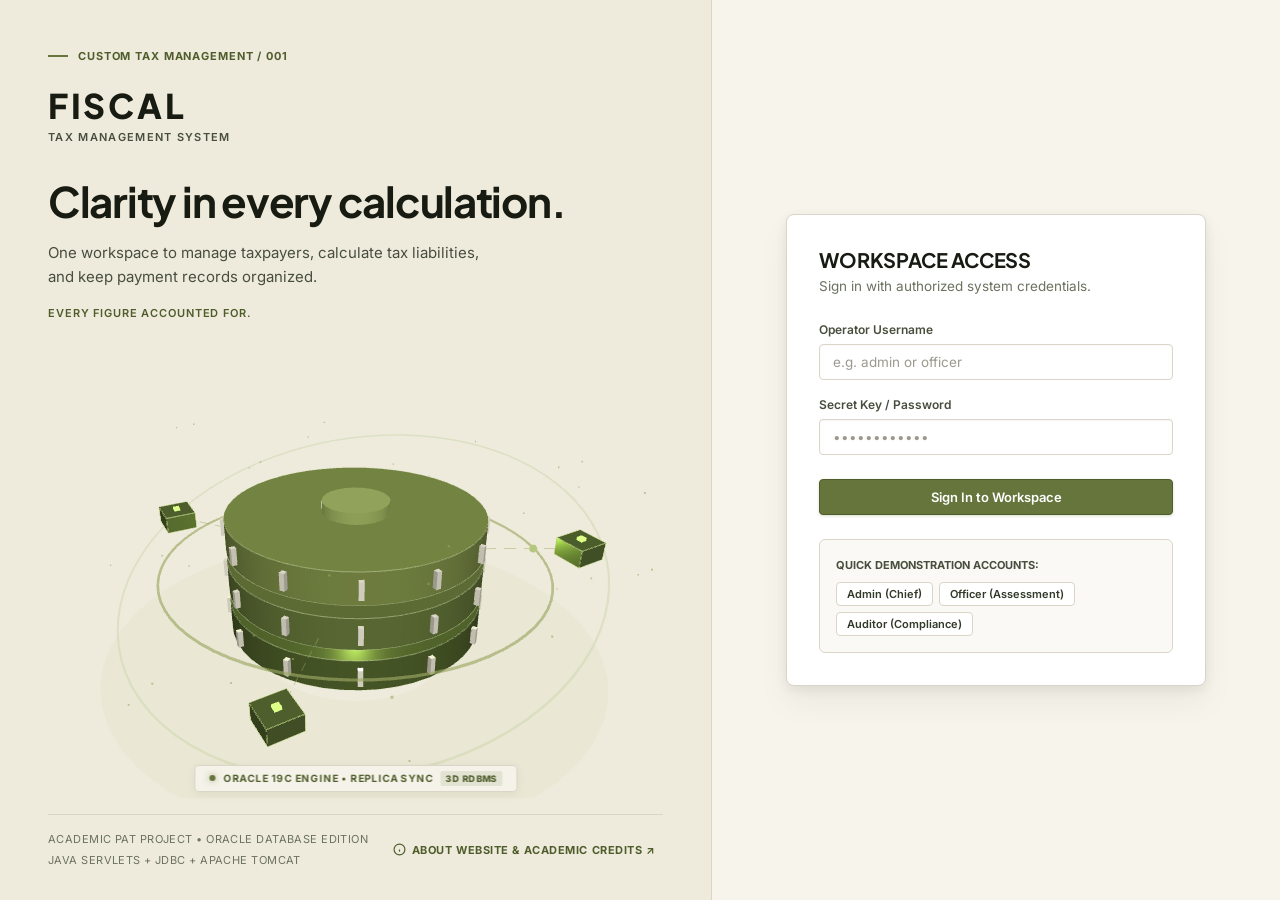
==== src/main/webapp/index.html @ 7a10ee49 "Initial commit: FISCAL tax management system" ====
<!DOCTYPE html>
<html lang="en">
<head>
  <meta charset="UTF-8">
  <meta name="viewport" content="width=device-width, initial-scale=1.0">
  <title>FISCAL — Custom Tax Management System | Clarity in every calculation.</title>
  <meta name="description" content="FISCAL is a custom tax management workspace that brings taxpayer information, tax categories, tax calculations, and payment records into one organized interface.">

  <!-- Modern Clean Typography -->
  <link rel="preconnect" href="https://fonts.googleapis.com">
  <link rel="preconnect" href="https://fonts.gstatic.com" crossorigin>
  <link href="https://fonts.googleapis.com/css2?family=Inter:wght@300;400;500;600;700&family=Plus+Jakarta+Sans:wght@500;600;700;800&family=JetBrains+Mono:wght@400;500;600&display=swap" rel="stylesheet">

  <!-- Design System CSS -->
  <link rel="stylesheet" href="assets/css/fiscal-tokens.css">
  <link rel="stylesheet" href="assets/css/fiscal-base.css">
  <link rel="stylesheet" href="assets/css/fiscal-layout.css">
  <link rel="stylesheet" href="assets/css/fiscal-views.css">
</head>
<body>

  <!-- ========================================================================
       1. EDITORIAL SPLIT-SCREEN AUTHENTICATION EXPERIENCE
       ======================================================================== -->
  <div id="login-container" class="login-page">
    <div class="login-split-container">
      
      <!-- Brand Editorial Canvas (Left) -->
      <div class="login-brand-panel">
        <div class="login-brand-top">
          <div class="login-spec-label">CUSTOM TAX MANAGEMENT / 001</div>
          <div class="login-brand-title">FISCAL</div>
          <div class="login-brand-descriptor">TAX MANAGEMENT SYSTEM</div>
          <h1 class="login-editorial-headline">Clarity in every calculation.</h1>
          <p class="login-editorial-copy">
            One workspace to manage taxpayers, calculate tax liabilities, and keep payment records organized.
          </p>
          <div class="login-editorial-secondary">Every figure accounted for.</div>
        </div>

        <!-- 3D Interactive DBMS Architecture Canvas -->
        <div id="dbms-3d-wrapper" class="dbms-3d-wrapper" title="Interactive 3D Oracle DBMS Architecture. Move mouse to tilt, click to trigger query pulse.">
          <canvas id="dbms-3d-canvas" class="dbms-3d-canvas"></canvas>
          <div class="dbms-hud-bar">
            <span class="dbms-hud-dot"></span>
            <span id="dbms-hud-text" class="dbms-hud-label">ORACLE 19c ENGINE • REPLICA SYNC</span>
            <span class="dbms-hud-chip">3D RDBMS</span>
          </div>
        </div>



        <div class="login-brand-footer">
          <div style="display:flex; flex-direction:column; gap:4px;">
            <span>ACADEMIC PAT PROJECT • ORACLE DATABASE EDITION</span>
            <span>JAVA SERVLETS + JDBC + APACHE TOMCAT</span>
          </div>
          <button type="button" class="btn-about-link" onclick="FiscalApp.openModal('modal-about-dialog')">
            <svg width="13" height="13" viewBox="0 0 24 24" fill="none" stroke="currentColor" stroke-width="2.2"><circle cx="12" cy="12" r="10"/><line x1="12" y1="16" x2="12" y2="12"/><line x1="12" y1="8" x2="12.01" y2="8"/></svg>
            About Website & Academic Credits ↗
          </button>
        </div>
      </div>

      <!-- Authentication Form Panel (Right) -->
      <div class="login-auth-panel">
        <div class="auth-card tactile-surface">
          <div class="auth-header">
            <h2 class="auth-title">WORKSPACE ACCESS</h2>
            <p class="auth-subtitle">Sign in with authorized system credentials.</p>
          </div>

          <div id="login-error-message" style="display:none; padding:10px 14px; background:var(--danger-soft); color:var(--danger); border-radius:var(--radius-small); font-size:13px; margin-bottom:16px;"></div>

          <form id="form-login">
            <div class="form-group">
              <label class="form-label" for="login-username">Operator Username</label>
              <input type="text" id="login-username" class="form-input" placeholder="e.g. admin or officer" required autocomplete="username">
            </div>

            <div class="form-group">
              <label class="form-label" for="login-password">Secret Key / Password</label>
              <input type="password" id="login-password" class="form-input" placeholder="••••••••••••" required autocomplete="current-password">
            </div>

            <button type="submit" id="btn-submit-login" class="btn btn-primary" style="width:100%; margin-top:8px;">
              Sign In to Workspace
            </button>
          </form>

          <!-- Quick Fill Demo Chips -->
          <div class="demo-credentials-box">
            <span style="font-size:11px; font-weight:700; color:var(--muted-strong); text-transform:uppercase;">Quick Demonstration Accounts:</span>
            <div class="demo-chips">
              <button type="button" class="demo-chip" data-user="admin" data-pass="Admin@123">Admin (Chief)</button>
              <button type="button" class="demo-chip" data-user="officer" data-pass="Officer@123">Officer (Assessment)</button>
              <button type="button" class="demo-chip" data-user="auditor" data-pass="Auditor@123">Auditor (Compliance)</button>
            </div>
          </div>
        </div>
      </div>

    </div>
  </div>

  <!-- ========================================================================
       2. AUTHENTICATED APPLICATION SHELL
       ======================================================================== -->
  <div id="app-container" class="app-wrapper" style="display:none;">

    <!-- Top Navigation Header -->
    <header class="fiscal-header">
      <div class="brand-container" onclick="FiscalApp.navigateTo('overview')">
        <div class="brand-logo-mark">
          <svg width="22" height="22" viewBox="0 0 24 24" fill="none" stroke="#FFFFFF" stroke-width="2.2" stroke-linecap="round" stroke-linejoin="round">
            <path d="M4 19.5v-15A2.5 2.5 0 0 1 6.5 2H20v20H6.5a2.5 2.5 0 0 1-2.5-2.5Z"/>
            <path d="M8 7h8"/>
            <path d="M8 11h6"/>
          </svg>
        </div>
        <div class="brand-text-group">
          <span class="brand-title">FISCAL</span>
          <span class="brand-descriptor">CUSTOM TAX MANAGEMENT</span>
        </div>
      </div>

      <!-- Segmented Navigation Bar -->
      <nav class="fiscal-nav">
        <a class="nav-item active" data-view="overview">
          <svg width="14" height="14" viewBox="0 0 24 24" fill="none" stroke="currentColor" stroke-width="2"><rect x="3" y="3" width="7" height="7"/><rect x="14" y="3" width="7" height="7"/><rect x="14" y="14" width="7" height="7"/><rect x="3" y="14" width="7" height="7"/></svg>
          Overview
        </a>
        <a class="nav-item" data-view="taxpayers">
          <svg width="14" height="14" viewBox="0 0 24 24" fill="none" stroke="currentColor" stroke-width="2"><path d="M16 21v-2a4 4 0 0 0-4-4H6a4 4 0 0 0-4 4v2"/><circle cx="9" cy="7" r="4"/><path d="M22 21v-2a4 4 0 0 0-3-3.87"/></svg>
          Taxpayers
        </a>
        <a class="nav-item" data-view="tax-types">
          <svg width="14" height="14" viewBox="0 0 24 24" fill="none" stroke="currentColor" stroke-width="2"><path d="M4 6h16M4 12h16M4 18h16"/></svg>
          Tax Types
        </a>
        <a class="nav-item" data-view="assessment">
          <svg width="14" height="14" viewBox="0 0 24 24" fill="none" stroke="currentColor" stroke-width="2"><rect x="4" y="2" width="16" height="20" rx="2"/><line x1="8" y1="6" x2="16" y2="6"/><line x1="16" y1="14" x2="16" y2="18"/><path d="M8 10h.01M12 10h.01M16 10h.01M8 14h.01M12 14h.01M8 18h.01M12 18h.01"/></svg>
          Assessment
        </a>
        <a class="nav-item" data-view="payments">
          <svg width="14" height="14" viewBox="0 0 24 24" fill="none" stroke="currentColor" stroke-width="2"><line x1="12" y1="1" x2="12" y2="23"/><path d="M17 5H9.5a3.5 3.5 0 0 0 0 7h5a3.5 3.5 0 0 1 0 7H6"/></svg>
          Payments
        </a>
        <a id="nav-item-users" class="nav-item" data-view="users" style="display:none;">
          <svg width="14" height="14" viewBox="0 0 24 24" fill="none" stroke="currentColor" stroke-width="2"><path d="M12 22s8-4 8-10V5l-8-3-8 3v7c0 6 8 10 8 10z"/></svg>
          Operators
        </a>
        <a class="nav-item" data-view="about">
          <svg width="14" height="14" viewBox="0 0 24 24" fill="none" stroke="currentColor" stroke-width="2"><circle cx="12" cy="12" r="10"/><line x1="12" y1="16" x2="12" y2="12"/><line x1="12" y1="8" x2="12.01" y2="8"/></svg>
          About Us
        </a>
      </nav>

      <!-- User Profile & Sign Out -->
      <div class="header-actions">
        <div class="user-profile-badge">
          <div id="header-user-avatar" class="user-avatar">AD</div>
          <div class="user-meta">
            <span id="header-user-name" class="user-name">Administrator</span>
            <span id="header-user-role" class="user-role">ADMIN</span>
          </div>
        </div>
        <button id="btn-logout" class="btn btn-secondary btn-sm" title="Log Out">
          Sign Out
        </button>
      </div>
    </header>

    <!-- Sub-Header Technical Banner -->
    <div class="system-status-banner">
      <div class="status-indicator">
        <span class="status-dot"></span>
        <span>ORACLE JDBC ACTIVE • REPOSITORY PERSISTENCE VERIFIED</span>
      </div>
      <div style="font-family:var(--font-technical); color:var(--muted); font-size:10px;">
        TRANSACTION ISOLATION: READ COMMITTED • COMMIT/ROLLBACK ENABLED
      </div>
    </div>

    <!-- Main Dynamic Content Workspace -->
    <main class="main-content">

      <!-- ====================================================================
           VIEW: OVERVIEW (DASHBOARD)
           ==================================================================== -->
      <section id="view-overview" class="view-section">
        <div class="view-header">
          <div class="view-preheader">FINANCIAL OVERVIEW / 01</div>
          <div class="view-title-row">
            <div>
              <h2 class="view-title">Your finances, in focus.</h2>
              <p class="view-subtitle">Tax records, payment activity, and outstanding obligations in one clear view.</p>
            </div>
            <div class="view-actions">
              <button class="btn btn-primary" onclick="FiscalApp.navigateTo('assessment')">
                Run Tax Assessment
              </button>
            </div>
          </div>
        </div>

        <!-- Live Database Metrics Grid -->
        <div class="metrics-grid">
          <div class="metric-card tactile-surface">
            <div class="metric-header">
              <span class="metric-label">Total Taxpayers</span>
              <div class="metric-icon-badge">
                <svg width="13" height="13" viewBox="0 0 24 24" fill="none" stroke="currentColor" stroke-width="2.2"><path d="M16 21v-2a4 4 0 0 0-4-4H6a4 4 0 0 0-4 4v2"/><circle cx="9" cy="7" r="4"/><path d="M22 21v-2a4 4 0 0 0-3-3.87"/></svg>
              </div>
            </div>
            <div class="metric-value-row">
              <span id="metric-total-taxpayers" class="metric-value">0</span>
              <span class="metric-unit">registered</span>
            </div>
            <div class="metric-footnote">Oracle TAXPAYER master table</div>
          </div>

          <div class="metric-card tactile-surface accent-info">
            <div class="metric-header">
              <span class="metric-label">Total Payments</span>
              <div class="metric-icon-badge">
                <svg width="13" height="13" viewBox="0 0 24 24" fill="none" stroke="currentColor" stroke-width="2.2"><rect x="2" y="5" width="20" height="14" rx="2"/><line x1="2" y1="10" x2="22" y2="10"/></svg>
              </div>
            </div>
            <div class="metric-value-row">
              <span id="metric-total-payments" class="metric-value">0</span>
              <span class="metric-unit">transactions</span>
            </div>
            <div class="metric-footnote">Oracle TAX_PAYMENT ledger</div>
          </div>

          <div class="metric-card tactile-surface">
            <div class="metric-header">
              <span class="metric-label">Total Revenue Paid</span>
              <div class="metric-icon-badge">
                <svg width="13" height="13" viewBox="0 0 24 24" fill="none" stroke="currentColor" stroke-width="2.2"><path d="M12 2v20M17 5H9.5a3.5 3.5 0 0 0 0 7h5a3.5 3.5 0 0 1 0 7H6"/></svg>
              </div>
            </div>
            <div class="metric-value-row">
              <span id="metric-total-paid" class="metric-value">₹0.00</span>
            </div>
            <div class="metric-footnote">Status: Verified 'PAID' remittances</div>
          </div>

          <div class="metric-card tactile-surface accent-warning">
            <div class="metric-header">
              <span class="metric-label">Pending Collection</span>
              <div class="metric-icon-badge">
                <svg width="13" height="13" viewBox="0 0 24 24" fill="none" stroke="currentColor" stroke-width="2.2"><circle cx="12" cy="12" r="10"/><polyline points="12 6 12 12 16 14"/></svg>
              </div>
            </div>
            <div class="metric-value-row">
              <span id="metric-total-pending" class="metric-value">₹0.00</span>
            </div>
            <div class="metric-footnote">Awaiting bank verification</div>
          </div>
        </div>

        <!-- Featured Split Grid -->
        <div class="dashboard-split-grid">
          
          <!-- Recent Payments Ledger Table -->
          <div class="section-box tactile-surface">
            <div class="section-header-row">
              <span class="section-title">Recent Tax Payments Ledger</span>
              <button class="btn btn-secondary btn-sm" onclick="FiscalApp.navigateTo('payments')">View All Ledger</button>
            </div>
            <div class="table-container">
              <table class="fiscal-table">
                <thead>
                  <tr>
                    <th>Ref ID</th>
                    <th>Taxpayer</th>
                    <th>Category</th>
                    <th>Amount</th>
                    <th>Date</th>
                    <th>Status</th>
                  </tr>
                </thead>
                <tbody id="dashboard-recent-payments-tbody">
                  <!-- Injected via JavaScript -->
                </tbody>
              </table>
            </div>
          </div>

          <!-- Category Breakdown & Status Distribution -->
          <div style="display:flex; flex-direction:column; gap:var(--space-6);">
            
            <div class="section-box tactile-surface">
              <div class="section-header-row">
                <span class="section-title">Revenue by Tax Category</span>
              </div>
              <div id="dashboard-category-bars" class="category-bar-list">
                <!-- Injected via JS -->
              </div>
            </div>

            <div class="section-box tactile-surface">
              <div class="section-header-row">
                <span class="section-title">Payment Status Distribution</span>
              </div>
              <div style="display:flex; gap:12px; flex-wrap:wrap;">
                <div style="flex:1; padding:12px; background:var(--surface); border-radius:var(--radius-small); text-align:center;">
                  <span class="badge badge-paid">PAID</span>
                  <div id="dist-paid-count" class="mono font-technical" style="font-size:22px; font-weight:800; margin-top:6px;">0</div>
                </div>
                <div style="flex:1; padding:12px; background:var(--surface); border-radius:var(--radius-small); text-align:center;">
                  <span class="badge badge-pending">PENDING</span>
                  <div id="dist-pending-count" class="mono font-technical" style="font-size:22px; font-weight:800; margin-top:6px;">0</div>
                </div>
                <div style="flex:1; padding:12px; background:var(--surface); border-radius:var(--radius-small); text-align:center;">
                  <span class="badge badge-reversed">REVERSED</span>
                  <div id="dist-reversed-count" class="mono font-technical" style="font-size:22px; font-weight:800; margin-top:6px;">0</div>
                </div>
              </div>
              <div style="margin-top:16px; border-top:1px solid var(--border); padding-top:12px;">
                <div style="font-size:11px; font-family:var(--font-technical); color:var(--muted);">ANNUAL MONITORED GROSS INCOME</div>
                <div id="metric-gross-income" class="mono" style="font-size:18px; font-weight:700;">₹0.00</div>
              </div>
            </div>

          </div>

        </div>
      </section>

      <!-- ====================================================================
           VIEW: TAXPAYERS
           ==================================================================== -->
      <section id="view-taxpayers" class="view-section" style="display:none;">
        <div class="view-header">
          <div class="view-preheader">TAXPAYER REGISTRY / 02</div>
          <div class="view-title-row">
            <div>
              <h2 class="view-title">Know every taxpayer.</h2>
              <p class="view-subtitle">Keep taxpayer information organized, accessible, and accurate.</p>
            </div>
            <div class="view-actions">
              <button class="btn btn-primary" onclick="FiscalApp.openModal('modal-add-taxpayer')">
                + Register Taxpayer
              </button>
            </div>
          </div>
        </div>

        <!-- Filter Toolbar -->
        <div class="filter-toolbar">
          <div class="filter-group-left">
            <div class="input-with-icon search-input-field">
              <svg width="16" height="16" viewBox="0 0 24 24" fill="none" stroke="currentColor" stroke-width="2"><circle cx="11" cy="11" r="8"/><line x1="21" y1="21" x2="16.65" y2="16.65"/></svg>
              <input type="text" id="filter-taxpayer-search" class="form-input" placeholder="Search by name or PAN...">
            </div>
            <select id="filter-taxpayer-city" class="form-select" style="max-width:180px;">
              <option value="ALL">All Cities</option>
            </select>
          </div>
          <div>
            <select id="filter-taxpayer-sort" class="form-select" style="max-width:200px;">
              <option value="id_asc">Sort by ID (Asc)</option>
              <option value="name_asc">Sort by Name (A-Z)</option>
              <option value="income_desc">Income (Highest first)</option>
              <option value="income_asc">Income (Lowest first)</option>
            </select>
          </div>
        </div>

        <!-- Taxpayer Table -->
        <div class="table-container">
          <table class="fiscal-table">
            <thead>
              <tr>
                <th>ID</th>
                <th>Taxpayer Demographic</th>
                <th>PAN Number</th>
                <th>City</th>
                <th>Declared Income</th>
                <th>Tax Paid (Ledger)</th>
                <th style="text-align:center;">Payments</th>
                <th style="text-align:right;">Actions</th>
              </tr>
            </thead>
            <tbody id="taxpayers-tbody">
              <!-- Injected via JavaScript -->
            </tbody>
          </table>
        </div>
      </section>

      <!-- ====================================================================
           VIEW: TAX TYPES & RATES
           ==================================================================== -->
      <section id="view-tax-types" class="view-section" style="display:none;">
        <div class="view-header">
          <div class="view-preheader">CONFIGURED TAX RULES / 03</div>
          <div class="view-title-row">
            <div>
              <h2 class="view-title">Define the tax.</h2>
              <p class="view-subtitle">Keep tax categories and configured rates consistent across your records.</p>
            </div>
            <div class="view-actions">
              <button class="btn btn-primary" onclick="FiscalApp.openModal('modal-add-taxtype')">
                + New Tax Category
              </button>
            </div>
          </div>
        </div>

        <div id="taxtypes-grid" style="display:grid; grid-template-columns:repeat(auto-fit, minmax(320px, 1fr)); gap:var(--space-6);">
          <!-- Injected via JavaScript -->
        </div>
      </section>

      <!-- ====================================================================
           VIEW: ASSESSMENT CALCULATOR WORKBENCH
           ==================================================================== -->
      <section id="view-assessment" class="view-section" style="display:none;">
        <div class="view-header">
          <div class="view-preheader">STATUTORY ASSESSMENT / 04</div>
          <div class="view-title-row">
            <div>
              <h2 class="view-title">Calculate with clarity.</h2>
              <p class="view-subtitle">Use the configured tax rules to calculate an amount and keep the result traceable.</p>
            </div>
          </div>
        </div>

        <div class="calculator-grid">
          
          <!-- Assessment Input Card -->
          <div class="calc-form-card tactile-surface">
            <h3 style="font-size:18px; margin-bottom:16px;">Tax Liability Assessment Parameter</h3>
            <form id="form-calculate-tax">
              <div class="form-group">
                <label class="form-label" for="calc-taxpayer-select">Select Registered Taxpayer</label>
                <select id="calc-taxpayer-select" class="form-select" required>
                  <option value="">Loading taxpayers from database...</option>
                </select>
              </div>

              <div class="form-group">
                <label class="form-label" for="calc-taxtype-select">Select Statutory Tax Category</label>
                <select id="calc-taxtype-select" class="form-select" required>
                  <option value="">Loading tax rules...</option>
                </select>
              </div>

              <div class="form-group">
                <label class="form-label" for="calc-taxable-amount">Applicable Taxable Amount (₹)</label>
                <input type="number" step="0.01" min="0" id="calc-taxable-amount" class="form-input" placeholder="e.g. 1850000.00" required>
                <span style="font-size:11px; color:var(--muted);">Defaults to taxpayer's declared annual income. You may adjust for specific quarterly assessments.</span>
              </div>

              <button type="submit" class="btn btn-primary" style="width:100%; margin-top:12px;">
                Execute Statutory Calculation
              </button>
            </form>
          </div>

          <!-- Authoritative Calculation Result Card -->
          <div id="calc-result-panel" class="calc-result-card" style="display:none;">
            <div class="calc-result-badge">OFFICIAL CALCULATION ESTIMATE</div>
            <div style="font-size:11px; font-family:var(--font-technical); color:var(--muted-strong); margin-bottom:4px;">CALCULATED TAX LIABILITY</div>
            <div id="calc-res-amount" class="calc-amount-display">₹0.00</div>
            
            <div id="calc-res-formula" class="calc-formula-display">
              Formula: Amount × Rate% ÷ 100
            </div>

            <div class="calc-breakdown-table">
              <div class="calc-breakdown-row">
                <span class="calc-breakdown-label">Taxpayer Name</span>
                <span id="calc-res-tp-name" class="calc-breakdown-val">—</span>
              </div>
              <div class="calc-breakdown-row">
                <span class="calc-breakdown-label">Permanent Account Number (PAN)</span>
                <span id="calc-res-tp-pan" class="calc-breakdown-val mono">—</span>
              </div>
              <div class="calc-breakdown-row">
                <span class="calc-breakdown-label">Tax Category</span>
                <span id="calc-res-tt-name" class="calc-breakdown-val">—</span>
              </div>
              <div class="calc-breakdown-row">
                <span class="calc-breakdown-label">Configured Percentage Rate</span>
                <span id="calc-res-rate" class="calc-breakdown-val mono">—</span>
              </div>
              <div class="calc-breakdown-row">
                <span class="calc-breakdown-label">Applicable Taxable Base</span>
                <span id="calc-res-applicable" class="calc-breakdown-val mono">—</span>
              </div>
              <div class="calc-breakdown-row">
                <span class="calc-breakdown-label">Calculation Timestamp</span>
                <span id="calc-res-timestamp" class="calc-breakdown-val mono">—</span>
              </div>
            </div>

            <div style="background:var(--surface-raised); border-radius:var(--radius-small); padding:12px; margin-bottom:16px; border:1px solid var(--border); font-size:12px; color:var(--muted-strong);">
              <strong>Regulatory Notice:</strong> A calculated estimate is an assessment record and does not automatically constitute a completed payment until formally committed to the ledger.
            </div>

            <button type="button" class="btn btn-primary" onclick="FiscalApp.convertCalcToPayment()" style="width:100%;">
              Commit Assessment to Payment Ledger
            </button>
          </div>

        </div>
      </section>

      <!-- ====================================================================
           VIEW: PAYMENTS LEDGER
           ==================================================================== -->
      <section id="view-payments" class="view-section" style="display:none;">
        <div class="view-header">
          <div class="view-preheader">PAYMENT LEDGER / 05</div>
          <div class="view-title-row">
            <div>
              <h2 class="view-title">Every payment, accounted for.</h2>
              <p class="view-subtitle">Track payment records with clear amounts, dates, and statuses.</p>
            </div>
            <div class="view-actions">
              <button class="btn btn-primary" onclick="FiscalApp.openRecordPaymentModalWithPreFill()">
                + Record Tax Payment
              </button>
            </div>
          </div>
        </div>

        <!-- Filter Toolbar -->
        <div class="filter-toolbar">
          <div class="filter-group-left">
            <div class="input-with-icon search-input-field">
              <svg width="16" height="16" viewBox="0 0 24 24" fill="none" stroke="currentColor" stroke-width="2"><circle cx="11" cy="11" r="8"/><line x1="21" y1="21" x2="16.65" y2="16.65"/></svg>
              <input type="text" id="filter-payment-search" class="form-input" placeholder="Search reference, taxpayer, or PAN...">
            </div>
            <select id="filter-payment-status" class="form-select" style="max-width:160px;">
              <option value="ALL">All Statuses</option>
              <option value="PAID">Paid Only</option>
              <option value="PENDING">Pending Only</option>
              <option value="REVERSED">Reversed</option>
            </select>
            <select id="filter-payment-taxtype" class="form-select" style="max-width:180px;">
              <option value="ALL">All Categories</option>
            </select>
          </div>
          <div>
            <select id="filter-payment-sort" class="form-select" style="max-width:180px;">
              <option value="date_desc">Latest Date First</option>
              <option value="date_asc">Oldest Date First</option>
              <option value="amount_desc">Amount (Highest)</option>
              <option value="amount_asc">Amount (Lowest)</option>
            </select>
          </div>
        </div>

        <!-- Payments Table -->
        <div class="table-container">
          <table class="fiscal-table">
            <thead>
              <tr>
                <th>Payment Ref</th>
                <th>Taxpayer Name & PAN</th>
                <th>Category</th>
                <th>Amount (₹)</th>
                <th>Date</th>
                <th>Status</th>
                <th style="text-align:right;">Actions</th>
              </tr>
            </thead>
            <tbody id="payments-tbody">
              <!-- Injected via JavaScript -->
            </tbody>
          </table>
        </div>
      </section>

      <!-- ====================================================================
           VIEW: OPERATORS / SYSTEM ADMIN (Role Gated)
           ==================================================================== -->
      <section id="view-users" class="view-section" style="display:none;">
        <div class="view-header">
          <div class="view-preheader">SYSTEM ADMINISTRATION / 06</div>
          <div class="view-title-row">
            <div>
              <h2 class="view-title">System Operators</h2>
              <p class="view-subtitle">Manage operator accounts, access roles, and cryptographic credentials.</p>
            </div>
            <div class="view-actions">
              <button class="btn btn-primary" onclick="FiscalApp.openModal('modal-add-user')">
                + Create Operator Account
              </button>
            </div>
          </div>
        </div>

        <div class="table-container">
          <table class="fiscal-table">
            <thead>
              <tr>
                <th>User ID</th>
                <th>Full Name</th>
                <th>Username</th>
                <th>Email</th>
                <th>Role</th>
                <th>Account Status</th>
                <th>Created Date</th>
              </tr>
            </thead>
            <tbody id="users-tbody">
              <!-- Injected via JS -->
            </tbody>
          </table>
        </div>
      </section>

      <!-- ====================================================================
           VIEW: ABOUT US (PROJECT SPECIFICATION & ACADEMIC PROVENANCE)
           ==================================================================== -->
      <section id="view-about" class="view-section" style="display:none;">
        <div class="view-header">
          <div class="view-preheader">PROJECT SPECIFICATION & ACADEMIC CREDITS / 07</div>
          <div class="view-title-row">
            <div>
              <h2 class="view-title">About FISCAL & Academic Provenance</h2>
              <p class="view-subtitle">An authoritative custom tax management system engineered for clarity, mathematical rigor, and institutional compliance.</p>
            </div>
            <div class="view-actions">
              <span class="about-pill institution">VIT CHENNAI • DBMS PAT PROJECT</span>
            </div>
          </div>
        </div>

        <!-- 1. ALL ABOUT THE WEBSITE & SYSTEM -->
        <div class="about-hero-card">
          <div class="about-badge-row">
            <span class="about-pill">ORACLE 23ai / 19c ENTERPRISE</span>
            <span class="about-pill">JAVA 17 SERVLETS + JDBC</span>
            <span class="about-pill">MATCHA & MILK HONEY DESIGN SYSTEM</span>
            <span class="about-pill">FIPS-COMPLIANT PBKDF2</span>
          </div>

          <h3 style="font-family:var(--font-display); font-size:24px; font-weight:800; color:var(--ink); margin-bottom:12px; letter-spacing:-0.02em;">
            Clarity in every calculation.
          </h3>
          <p style="font-size:14.5px; color:var(--ink-secondary); line-height:1.65; max-width:880px; margin-bottom:24px;">
            <strong>FISCAL</strong> is a specialized enterprise tax management workspace engineered to bring order, transparency, and computational integrity to corporate and personal tax operations. In conventional administrative environments, tax records often suffer from fragmented spreadsheets, opaque calculation rules, unvalidated inputs, and sterile accounting software. FISCAL eliminates these pain points by uniting an authoritative Oracle Database relational ledger with server-side statutory calculation engines, atomic transactions, and a bespoke tactile user interface.
          </p>

          <!-- Core System Pillars Grid -->
          <div class="about-features-grid">
            <div class="about-feature-box">
              <div class="about-feature-icon">
                <svg width="20" height="20" viewBox="0 0 24 24" fill="none" stroke="currentColor" stroke-width="2"><path d="M16 21v-2a4 4 0 0 0-4-4H6a4 4 0 0 0-4 4v2"/><circle cx="9" cy="7" r="4"/><path d="M22 21v-2a4 4 0 0 0-3-3.87"/></svg>
              </div>
              <h4 class="about-feature-title">Authoritative Taxpayer Registry</h4>
              <p class="about-feature-desc">
                Centralized demographics and income profiling with regex validation on statutory Permanent Account Numbers (PAN), age boundary enforcement (18–120), and privacy-first PAN masking in public displays.
              </p>
            </div>

            <div class="about-feature-box">
              <div class="about-feature-icon">
                <svg width="20" height="20" viewBox="0 0 24 24" fill="none" stroke="currentColor" stroke-width="2"><path d="M4 6h16M4 12h16M4 18h16"/></svg>
              </div>
              <h4 class="about-feature-title">Statutory Tax Category Engine</h4>
              <p class="about-feature-desc">
                Configurable governance of statutory assessment categories (Income Tax, GST, Capital Gains, Corporate Tax, Professional Tax, Luxury Surcharges) with percentage rate bounds and referential integrity protection against accidental deletion.
              </p>
            </div>

            <div class="about-feature-box">
              <div class="about-feature-icon">
                <svg width="20" height="20" viewBox="0 0 24 24" fill="none" stroke="currentColor" stroke-width="2"><rect x="4" y="2" width="16" height="20" rx="2"/><line x1="8" y1="6" x2="16" y2="6"/><line x1="16" y1="14" x2="16" y2="18"/></svg>
              </div>
              <h4 class="about-feature-title">Mathematical Calculation Workbench</h4>
              <p class="about-feature-desc">
                Server-side statutory computation executing the authoritative formula: <code>Tax Amount = Applicable Amount × Tax Rate / 100</code> with strict <code>RoundingMode.HALF_UP</code> precision, converted into formal ledger entries with one click.
              </p>
            </div>

            <div class="about-feature-box">
              <div class="about-feature-icon">
                <svg width="20" height="20" viewBox="0 0 24 24" fill="none" stroke="currentColor" stroke-width="2"><line x1="12" y1="1" x2="12" y2="23"/><path d="M17 5H9.5a3.5 3.5 0 0 0 0 7h5a3.5 3.5 0 0 1 0 7H6"/></svg>
              </div>
              <h4 class="about-feature-title">Multi-State Ledger & Audit Trails</h4>
              <p class="about-feature-desc">
                State machine tracking transitions across <code>PAID</code>, <code>PENDING</code>, and <code>REVERSED</code> ledger statuses, paired with unique transaction reference identifiers (<code>FSC-2026-XXXX</code>) and atomic database commits.
              </p>
            </div>

            <div class="about-feature-box">
              <div class="about-feature-icon">
                <svg width="20" height="20" viewBox="0 0 24 24" fill="none" stroke="currentColor" stroke-width="2"><path d="M12 22s8-4 8-10V5l-8-3-8 3v7c0 6 8 10 8 10z"/></svg>
              </div>
              <h4 class="about-feature-title">Cryptographic Session Security</h4>
              <p class="about-feature-desc">
                FIPS-grade password security using PBKDF2WithHmacSHA256 (10,000 iterations, 32-byte hashes, 16-byte random salts), session fixation rotation, HttpOnly cookie flags, and role-based access control (Admin, Officer, Auditor).
              </p>
            </div>

            <div class="about-feature-box">
              <div class="about-feature-icon">
                <svg width="20" height="20" viewBox="0 0 24 24" fill="none" stroke="currentColor" stroke-width="2"><circle cx="12" cy="12" r="10"/><path d="M12 6v6l4 2"/></svg>
              </div>
              <h4 class="about-feature-title">Dual-Mode Persistence Architecture</h4>
              <p class="about-feature-desc">
                Seamless operation with live Oracle 19c/23ai instances via thin JDBC connection pools, backed by an autonomous offline resilient repository with 100% feature and seed-data parity when standalone.
              </p>
            </div>
          </div>
        </div>

        <!-- 2. ACADEMIC CREDITS & DEVELOPER SPOTLIGHT (BELOW WEBSITE INFO) -->
        <div class="about-credits-section">
          <div class="about-credits-header">
            <div>
              <div class="view-preheader">ACADEMIC PROVENANCE & INSTITUTION</div>
              <h3 style="font-family:var(--font-display); font-size:22px; font-weight:800; color:var(--ink); margin-top:2px;">
                Vellore Institute of Technology (VIT), Chennai
              </h3>
              <p style="font-size:13px; color:var(--muted-strong); margin-top:2px;">
                Department of Computer Science & Engineering • School of Computer Science & Engineering (SCOPE)
              </p>
            </div>
            <div style="display:flex; gap:8px; align-items:center; flex-wrap:wrap;">
              <span class="about-pill institution">BACSE202 — Database Systems</span>
              <span class="about-pill faculty">PAT Course Project</span>
            </div>
          </div>

          <!-- Profiles Grid: Faculty Guide & Student Developer -->
          <div class="about-profiles-grid">
            
            <!-- Faculty Guide Profile Card -->
            <div class="profile-card">
              <div class="profile-avatar faculty">AS</div>
              <div class="profile-info">
                <span class="profile-role-badge">Faculty Guide & Project Mentor</span>
                <h4 class="profile-name">Prof. A SWAMINATHAN</h4>
                <div class="profile-designation">Assistant Professor Senior Grade 2</div>
                <div class="profile-department">
                  School of Computer Science & Engineering (SCOPE)<br>
                  Vellore Institute of Technology (VIT), Chennai Campus
                </div>
                <div class="profile-meta-list">
                  <div class="profile-meta-item">
                    <strong>Course:</strong> <span>BACSE202 — Database Systems (DBMS)</span>
                  </div>
                  <div class="profile-meta-item">
                    <strong>Campus Office:</strong> <span>DELTA--3F (Delta Block, 3rd Floor), VIT Chennai</span>
                  </div>
                  <div class="profile-meta-item">
                    <strong>Mentorship:</strong> <span>Guided relational schema normalization, constraint hierarchies, trigger design, Oracle sequences, and transaction isolation integrity.</span>
                  </div>
                </div>
              </div>
            </div>

            <!-- Student Developer Profile Card -->
            <div class="profile-card">
              <div class="profile-avatar">AR</div>
              <div class="profile-info">
                <span class="profile-role-badge">Lead Developer & System Architect</span>
                <h4 class="profile-name">Arpit Raj</h4>
                <div class="profile-designation">Student, Computer Science & Engineering</div>
                <div class="profile-department">
                  School of Computer Science & Engineering (SCOPE)<br>
                  Vellore Institute of Technology (VIT), Chennai Campus
                </div>
                <div class="profile-meta-list">
                  <div class="profile-meta-item">
                    <strong>Institution:</strong> <span>VIT Chennai, Tamil Nadu, India</span>
                  </div>
                  <div class="profile-meta-item">
                    <strong>Academic Course:</strong> <span>Database Systems (BACSE202)</span>
                  </div>
                  <div class="profile-meta-item">
                    <strong>Contributions:</strong> <span>Full-stack architecture, Oracle DDL/DML, Java Servlets & JDBC layer, mathematical tax engine, and bespoke editorial Matcha design system.</span>
                  </div>
                </div>
              </div>
            </div>

          </div>

          <!-- Project Academic Metadata Table -->
          <div style="margin-top:var(--space-6);">
            <h4 style="font-family:var(--font-technical); font-size:12px; font-weight:700; color:var(--muted-strong); margin-bottom:8px; text-transform:uppercase; letter-spacing:0.05em;">
              Academic Project Specifications
            </h4>
            <table class="academic-specs-table">
              <tbody>
                <tr>
                  <td class="spec-key">Project Title</td>
                  <td class="spec-val"><strong>FISCAL — Custom Tax Management System</strong> (PAT Academic Project)</td>
                </tr>
                <tr>
                  <td class="spec-key">Institution</td>
                  <td class="spec-val"><strong>Vellore Institute of Technology (VIT), Chennai</strong> (Vandalur-Kelambakkam Road, Chennai 600127)</td>
                </tr>
                <tr>
                  <td class="spec-key">Course Code & Name</td>
                  <td class="spec-val"><strong>BACSE202 — Database Systems</strong> (DBMS)</td>
                </tr>
                <tr>
                  <td class="spec-key">Faculty In-Charge / Guide</td>
                  <td class="spec-val"><strong>Prof. A SWAMINATHAN</strong> (Assistant Professor Senior Grade 2, VIT Chennai)</td>
                </tr>
                <tr>
                  <td class="spec-key">Project Author & Developer</td>
                  <td class="spec-val"><strong>Arpit Raj</strong> (School of Computer Science & Engineering, VIT Chennai)</td>
                </tr>
                <tr>
                  <td class="spec-key">Technology Stack</td>
                  <td class="spec-val">Oracle AI Database 23ai / 19c, Java 17, Jakarta Servlets, JDBC PreparedStatement, Apache Tomcat 10+, HTML5, Vanilla CSS3 Tokens, Vanilla JavaScript ES6+, Three.js 3D Visualizer</td>
                </tr>
                <tr>
                  <td class="spec-key">Database Schema Elements</td>
                  <td class="spec-val">Tables (<code>TAXPAYER</code>, <code>TAX_TYPE</code>, <code>TAX_PAYMENT</code>, <code>APP_USER</code>), Sequences, Auto-increment Triggers, Check Constraints, Foreign Keys with Cascade, Unique Constraints (PAN)</td>
                </tr>
              </tbody>
            </table>
          </div>

        </div>
      </section>

    </main>

  </div>

  <!-- ========================================================================
       MODALS
       ======================================================================== -->

  <!-- Modal: Add Taxpayer -->
  <div id="modal-add-taxpayer" class="modal-overlay">
    <div class="modal-card">
      <div class="modal-header">
        <h3 class="modal-title">Register New Taxpayer</h3>
        <button class="modal-close-btn" onclick="FiscalApp.closeModal('modal-add-taxpayer')">✕</button>
      </div>
      <form id="form-add-taxpayer">
        <div class="form-group">
          <label class="form-label" for="form-new-taxpayer-name">Full Name</label>
          <input type="text" id="form-new-taxpayer-name" class="form-input" placeholder="e.g. Rajesh Kumar" required>
        </div>
        <div class="form-group">
          <label class="form-label" for="form-new-taxpayer-pan">Statutory PAN (8 - 10 Characters)</label>
          <input type="text" id="form-new-taxpayer-pan" class="form-input mono" placeholder="e.g. ABCDE1234F or DEMO00006" pattern="[A-Za-z0-9]{8,10}" maxlength="10" required title="Enter 8-10 character PAN (e.g. ABCDE1234F or DEMO00006)">
        </div>
        <div style="display:grid; grid-template-columns:1fr 1fr; gap:var(--space-4);">
          <div class="form-group">
            <label class="form-label" for="form-new-taxpayer-age">Age (18 - 120)</label>
            <input type="number" id="form-new-taxpayer-age" class="form-input" min="18" max="120" value="35" required>
          </div>
          <div class="form-group">
            <label class="form-label" for="form-new-taxpayer-city">City</label>
            <input type="text" id="form-new-taxpayer-city" class="form-input" placeholder="e.g. Mumbai" required>
          </div>
        </div>
        <div class="form-group">
          <label class="form-label" for="form-new-taxpayer-income">Declared Annual Income (₹)</label>
          <input type="number" step="0.01" min="0" id="form-new-taxpayer-income" class="form-input" placeholder="e.g. 2500000.00" required>
        </div>
        <div style="display:flex; justify-content:flex-end; gap:var(--space-3); margin-top:var(--space-6);">
          <button type="button" class="btn btn-secondary" onclick="FiscalApp.closeModal('modal-add-taxpayer')">Cancel</button>
          <button type="submit" class="btn btn-primary">Save to Oracle</button>
        </div>
      </form>
    </div>
  </div>

  <!-- Modal: Edit Taxpayer -->
  <div id="modal-edit-taxpayer" class="modal-overlay">
    <div class="modal-card">
      <div class="modal-header">
        <h3 class="modal-title">Edit Taxpayer Information</h3>
        <button class="modal-close-btn" onclick="FiscalApp.closeModal('modal-edit-taxpayer')">✕</button>
      </div>
      <form id="form-edit-taxpayer">
        <input type="hidden" id="form-edit-taxpayer-id">
        <div class="form-group">
          <label class="form-label" for="form-edit-taxpayer-name">Full Name</label>
          <input type="text" id="form-edit-taxpayer-name" class="form-input" required>
        </div>
        <div class="form-group">
          <label class="form-label" for="form-edit-taxpayer-pan">PAN Number</label>
          <input type="text" id="form-edit-taxpayer-pan" class="form-input mono" pattern="[A-Za-z0-9]{8,10}" maxlength="10" required>
        </div>
        <div style="display:grid; grid-template-columns:1fr 1fr; gap:var(--space-4);">
          <div class="form-group">
            <label class="form-label" for="form-edit-taxpayer-age">Age</label>
            <input type="number" id="form-edit-taxpayer-age" class="form-input" min="18" max="120" required>
          </div>
          <div class="form-group">
            <label class="form-label" for="form-edit-taxpayer-city">City</label>
            <input type="text" id="form-edit-taxpayer-city" class="form-input" required>
          </div>
        </div>
        <div class="form-group">
          <label class="form-label" for="form-edit-taxpayer-income">Declared Income (₹)</label>
          <input type="number" step="0.01" min="0" id="form-edit-taxpayer-income" class="form-input" required>
        </div>
        <div style="display:flex; justify-content:flex-end; gap:var(--space-3); margin-top:var(--space-6);">
          <button type="button" class="btn btn-secondary" onclick="FiscalApp.closeModal('modal-edit-taxpayer')">Cancel</button>
          <button type="submit" class="btn btn-primary">Update Record</button>
        </div>
      </form>
    </div>
  </div>

  <!-- Modal: Taxpayer Details & Ledger -->
  <div id="modal-taxpayer-details" class="modal-overlay">
    <div class="modal-card" style="max-width:750px;">
      <div class="modal-header">
        <div>
          <span style="font-size:11px; font-family:var(--font-technical); color:var(--muted-strong);">TAXPAYER PROFILE</span>
          <h3 id="modal-taxpayer-name" class="modal-title">—</h3>
        </div>
        <button class="modal-close-btn" onclick="FiscalApp.closeModal('modal-taxpayer-details')">✕</button>
      </div>

      <div class="detail-grid">
        <div class="detail-item">
          <span class="detail-label">System Taxpayer ID</span>
          <span id="detail-tp-id" class="detail-value mono">—</span>
        </div>
        <div class="detail-item">
          <span class="detail-label">PAN Number</span>
          <span id="detail-tp-pan" class="detail-value mono">—</span>
        </div>
        <div class="detail-item">
          <span class="detail-label">Age & Demographics</span>
          <span id="detail-tp-age" class="detail-value">—</span>
        </div>
        <div class="detail-item">
          <span class="detail-label">Residential City</span>
          <span id="detail-tp-city" class="detail-value">—</span>
        </div>
        <div class="detail-item">
          <span class="detail-label">Declared Gross Income</span>
          <span id="detail-tp-income" class="detail-value mono">—</span>
        </div>
        <div class="detail-item">
          <span class="detail-label">Total Tax Paid (Verified)</span>
          <span id="detail-tp-totalpaid" class="detail-value mono text-muted-strong">—</span>
        </div>
      </div>

      <div style="margin-top:24px;">
        <h4 style="font-family:var(--font-technical); font-size:12px; margin-bottom:10px; color:var(--muted-strong);">ASSOCIATED TAX PAYMENT LEDGER</h4>
        <div class="table-container">
          <table class="fiscal-table">
            <thead>
              <tr>
                <th>Ref ID</th>
                <th>Category</th>
                <th>Amount (₹)</th>
                <th>Date</th>
                <th>Status</th>
              </tr>
            </thead>
            <tbody id="detail-tp-payments-tbody">
              <!-- Injected via JS -->
            </tbody>
          </table>
        </div>
      </div>

      <div style="display:flex; justify-content:flex-end; margin-top:24px;">
        <button class="btn btn-secondary" onclick="FiscalApp.closeModal('modal-taxpayer-details')">Close</button>
      </div>
    </div>
  </div>

  <!-- Modal: Add Tax Type -->
  <div id="modal-add-taxtype" class="modal-overlay">
    <div class="modal-card">
      <div class="modal-header">
        <h3 class="modal-title">Create Tax Category</h3>
        <button class="modal-close-btn" onclick="FiscalApp.closeModal('modal-add-taxtype')">✕</button>
      </div>
      <form id="form-add-taxtype">
        <div class="form-group">
          <label class="form-label" for="form-new-taxtype-name">Tax Name</label>
          <input type="text" id="form-new-taxtype-name" class="form-input" placeholder="e.g. Environmental Carbon Levy" required>
        </div>
        <div class="form-group">
          <label class="form-label" for="form-new-taxtype-rate">Statutory Rate (%)</label>
          <input type="number" step="0.01" min="0" max="100" id="form-new-taxtype-rate" class="form-input" placeholder="e.g. 12.50" required>
        </div>
        <div class="form-group">
          <label class="form-label" for="form-new-taxtype-desc">Description & Statutory Rule</label>
          <textarea id="form-new-taxtype-desc" class="form-textarea" rows="3" placeholder="Statutory assessment rules and context..."></textarea>
        </div>
        <div style="display:flex; justify-content:flex-end; gap:var(--space-3); margin-top:var(--space-6);">
          <button type="button" class="btn btn-secondary" onclick="FiscalApp.closeModal('modal-add-taxtype')">Cancel</button>
          <button type="submit" class="btn btn-primary">Save Category</button>
        </div>
      </form>
    </div>
  </div>

  <!-- Modal: Edit Tax Type -->
  <div id="modal-edit-taxtype" class="modal-overlay">
    <div class="modal-card">
      <div class="modal-header">
        <h3 class="modal-title">Edit Tax Category</h3>
        <button class="modal-close-btn" onclick="FiscalApp.closeModal('modal-edit-taxtype')">✕</button>
      </div>
      <form id="form-edit-taxtype">
        <input type="hidden" id="form-edit-taxtype-id">
        <div class="form-group">
          <label class="form-label" for="form-edit-taxtype-name">Tax Name</label>
          <input type="text" id="form-edit-taxtype-name" class="form-input" required>
        </div>
        <div class="form-group">
          <label class="form-label" for="form-edit-taxtype-rate">Statutory Rate (%)</label>
          <input type="number" step="0.01" min="0" max="100" id="form-edit-taxtype-rate" class="form-input" required>
        </div>
        <div class="form-group">
          <label class="form-label" for="form-edit-taxtype-desc">Description</label>
          <textarea id="form-edit-taxtype-desc" class="form-textarea" rows="3"></textarea>
        </div>
        <div style="display:flex; justify-content:flex-end; gap:var(--space-3); margin-top:var(--space-6);">
          <button type="button" class="btn btn-secondary" onclick="FiscalApp.closeModal('modal-edit-taxtype')">Cancel</button>
          <button type="submit" class="btn btn-primary">Update Category</button>
        </div>
      </form>
    </div>
  </div>

  <!-- Modal: Record Tax Payment -->
  <div id="modal-add-payment" class="modal-overlay">
    <div class="modal-card">
      <div class="modal-header">
        <h3 class="modal-title">Record Tax Remittance</h3>
        <button class="modal-close-btn" onclick="FiscalApp.closeModal('modal-add-payment')">✕</button>
      </div>
      <form id="form-add-payment">
        <div class="form-group">
          <label class="form-label" for="form-payment-taxpayer-id">Taxpayer</label>
          <select id="form-payment-taxpayer-id" class="form-select" required>
            <option value="">Select Taxpayer...</option>
          </select>
        </div>
        <div class="form-group">
          <label class="form-label" for="form-payment-tax-id">Tax Category</label>
          <select id="form-payment-tax-id" class="form-select" required>
            <option value="">Select Tax Category...</option>
          </select>
        </div>
        <div class="form-group">
          <label class="form-label" for="form-payment-amount">Payment Amount (₹)</label>
          <input type="number" step="0.01" min="0.01" id="form-payment-amount" class="form-input" placeholder="e.g. 277500.00" required>
        </div>
        <div class="form-group">
          <label class="form-label" for="form-payment-status">Payment Status</label>
          <select id="form-payment-status" class="form-select" required>
            <option value="PAID">PAID (Clearance confirmed)</option>
            <option value="PENDING">PENDING (Awaiting settlement)</option>
          </select>
        </div>
        <div class="form-group">
          <label class="form-label" for="form-payment-remarks">Ledger Remarks / Batch Note</label>
          <input type="text" id="form-payment-remarks" class="form-input" placeholder="e.g. Advance statutory installment">
        </div>
        <div style="display:flex; justify-content:flex-end; gap:var(--space-3); margin-top:var(--space-6);">
          <button type="button" class="btn btn-secondary" onclick="FiscalApp.closeModal('modal-add-payment')">Cancel</button>
          <button type="submit" class="btn btn-primary">Commit to Ledger</button>
        </div>
      </form>
    </div>
  </div>

  <!-- Modal: Update Payment Status -->
  <div id="modal-update-status" class="modal-overlay">
    <div class="modal-card">
      <div class="modal-header">
        <h3 class="modal-title">Update Payment Status</h3>
        <button class="modal-close-btn" onclick="FiscalApp.closeModal('modal-update-status')">✕</button>
      </div>
      <form id="form-update-status">
        <input type="hidden" id="form-status-payment-id">
        <div class="form-group">
          <label class="form-label" for="form-status-select">Transaction Status</label>
          <select id="form-status-select" class="form-select" required>
            <option value="PAID">PAID (Bank clearance confirmed)</option>
            <option value="PENDING">PENDING (Under review / transit)</option>
            <option value="REVERSED">REVERSED (Audit reversal / cancelled)</option>
          </select>
        </div>
        <div class="form-group">
          <label class="form-label" for="form-status-remarks">Audit Log Remarks</label>
          <input type="text" id="form-status-remarks" class="form-input" placeholder="Reason for status transition...">
        </div>
        <div style="display:flex; justify-content:flex-end; gap:var(--space-3); margin-top:var(--space-6);">
          <button type="button" class="btn btn-secondary" onclick="FiscalApp.closeModal('modal-update-status')">Cancel</button>
          <button type="submit" class="btn btn-primary">Commit Status Change</button>
        </div>
      </form>
    </div>
  </div>

  <!-- Modal: Create Operator User (Admin) -->
  <div id="modal-add-user" class="modal-overlay">
    <div class="modal-card">
      <div class="modal-header">
        <h3 class="modal-title">Create Operator Account</h3>
        <button class="modal-close-btn" onclick="FiscalApp.closeModal('modal-add-user')">✕</button>
      </div>
      <form id="form-add-user">
        <div class="form-group">
          <label class="form-label" for="form-new-user-fullname">Full Name</label>
          <input type="text" id="form-new-user-fullname" class="form-input" placeholder="e.g. Anita Roy" required>
        </div>
        <div class="form-group">
          <label class="form-label" for="form-new-user-username">Username</label>
          <input type="text" id="form-new-user-username" class="form-input" placeholder="e.g. anita" required>
        </div>
        <div class="form-group">
          <label class="form-label" for="form-new-user-email">Email Address</label>
          <input type="email" id="form-new-user-email" class="form-input" placeholder="anita@fiscal.internal" required>
        </div>
        <div class="form-group">
          <label class="form-label" for="form-new-user-password">Initial Password</label>
          <input type="password" id="form-new-user-password" class="form-input" placeholder="••••••••••••" required>
        </div>
        <div class="form-group">
          <label class="form-label" for="form-new-user-role">Assigned Role</label>
          <select id="form-new-user-role" class="form-select" required>
            <option value="OFFICER">OFFICER (Tax Assessment & Payments)</option>
            <option value="AUDITOR">AUDITOR (Read-only Compliance Review)</option>
            <option value="ADMIN">ADMIN (Full System Privileges)</option>
          </select>
        </div>
        <div style="display:flex; justify-content:flex-end; gap:var(--space-3); margin-top:var(--space-6);">
          <button type="button" class="btn btn-secondary" onclick="FiscalApp.closeModal('modal-add-user')">Cancel</button>
          <button type="submit" class="btn btn-primary">Create Account</button>
        </div>
      </form>
    </div>
  </div>

  <!-- Modal: About Website & Academic Provenance (Accessible from Login) -->
  <div id="modal-about-dialog" class="modal-overlay">
    <div class="modal-card" style="max-width:920px; max-height:90vh; overflow-y:auto;">
      <div class="modal-header" style="position:sticky; top:0; background:var(--surface-white); z-index:10; border-bottom:1px solid var(--border); padding-bottom:12px; margin-bottom:18px;">
        <div>
          <span style="font-size:11px; font-family:var(--font-technical); color:var(--muted-strong); letter-spacing:0.05em;">SYSTEM SPECIFICATION & ACADEMIC CREDITS</span>
          <h3 class="modal-title">About FISCAL — Custom Tax Management</h3>
        </div>
        <button class="modal-close-btn" onclick="FiscalApp.closeModal('modal-about-dialog')">✕</button>
      </div>

      <!-- 1. ALL ABOUT THE WEBSITE -->
      <div class="about-hero-card" style="margin-bottom:20px; padding:20px;">
        <div class="about-badge-row">
          <span class="about-pill">ORACLE 23ai / 19c ENTERPRISE</span>
          <span class="about-pill">JAVA 17 SERVLETS + JDBC</span>
          <span class="about-pill">MATCHA & MILK HONEY PALETTE</span>
          <span class="about-pill">PBKDF2 SECURITY</span>
        </div>

        <h3 style="font-family:var(--font-display); font-size:22px; font-weight:800; color:var(--ink); margin-bottom:10px;">
          Clarity in every calculation.
        </h3>
        <p style="font-size:14px; color:var(--ink-secondary); line-height:1.6; margin-bottom:18px;">
          <strong>FISCAL</strong> is an authoritative custom tax management system engineered to eliminate spreadsheet errors, opaque tax assessments, and untracked ledger modifications. The application establishes a single source of truth backed by Oracle Database, authoritative server-side calculation routines, and a warm, editorial interface.
        </p>

        <div class="about-features-grid" style="margin-bottom:0; grid-template-columns: repeat(auto-fit, minmax(250px, 1fr));">
          <div class="about-feature-box">
            <h4 class="about-feature-title" style="font-size:15px;">Demographic Registry</h4>
            <p class="about-feature-desc" style="font-size:12.5px;">Regex-validated PAN format, strict age bounds (18–120), and masked display for taxpayer privacy.</p>
          </div>
          <div class="about-feature-box">
            <h4 class="about-feature-title" style="font-size:15px;">Statutory Tax Rules</h4>
            <p class="about-feature-desc" style="font-size:12.5px;">Configurable statutory categories (Income Tax, GST, Capital Gains, Corporate Tax) with rate bounds.</p>
          </div>
          <div class="about-feature-box">
            <h4 class="about-feature-title" style="font-size:15px;">Calculation Workbench</h4>
            <p class="about-feature-desc" style="font-size:12.5px;">Authoritative server-side formula <code>Tax = Amount × Rate / 100</code> with HALF_UP rounding precision.</p>
          </div>
          <div class="about-feature-box">
            <h4 class="about-feature-title" style="font-size:15px;">Audit & Ledger Engine</h4>
            <p class="about-feature-desc" style="font-size:12.5px;">Atomic transaction states (<code>PAID</code>, <code>PENDING</code>, <code>REVERSED</code>) with rollback and audit trail logging.</p>
          </div>
        </div>
      </div>

      <!-- 2. ACADEMIC PROVENANCE & MENTORSHIP (BELOW WEBSITE INFO) -->
      <div class="about-credits-section" style="padding:20px;">
        <div class="about-credits-header" style="margin-bottom:16px;">
          <div>
            <div class="view-preheader">ACADEMIC PROVENANCE & INSTITUTION</div>
            <h3 style="font-family:var(--font-display); font-size:20px; font-weight:800; color:var(--ink); margin-top:2px;">
              Vellore Institute of Technology (VIT), Chennai
            </h3>
            <p style="font-size:12.5px; color:var(--muted-strong); margin-top:2px;">
              School of Computer Science & Engineering (SCOPE) • Database Systems (BACSE202)
            </p>
          </div>
          <div style="display:flex; gap:6px; flex-wrap:wrap;">
            <span class="about-pill institution">VIT CHENNAI</span>
            <span class="about-pill faculty">DBMS PAT PROJECT</span>
          </div>
        </div>

        <div class="about-profiles-grid" style="margin-bottom:16px; grid-template-columns: repeat(auto-fit, minmax(280px, 1fr));">
          
          <!-- Faculty Guide -->
          <div class="profile-card">
            <div class="profile-avatar faculty">AS</div>
            <div class="profile-info">
              <span class="profile-role-badge">Faculty Guide & Project Mentor</span>
              <h4 class="profile-name" style="font-size:17px;">Prof. A SWAMINATHAN</h4>
              <div class="profile-designation">Assistant Professor Senior Grade 2</div>
              <div class="profile-department">
                School of Computer Science & Engineering (SCOPE)<br>
                Vellore Institute of Technology (VIT), Chennai
              </div>
              <div class="profile-meta-list" style="font-size:11.5px;">
                <div class="profile-meta-item">
                  <strong>Course:</strong> <span>BACSE202 — Database Systems (DBMS)</span>
                </div>
                <div class="profile-meta-item">
                  <strong>Campus Office:</strong> <span>DELTA--3F (Delta Block, 3rd Floor), VIT Chennai</span>
                </div>
              </div>
            </div>
          </div>

          <!-- Student Developer -->
          <div class="profile-card">
            <div class="profile-avatar">AR</div>
            <div class="profile-info">
              <span class="profile-role-badge">Lead Developer & Architect</span>
              <h4 class="profile-name" style="font-size:17px;">Arpit Raj</h4>
              <div class="profile-designation">Student, B.Tech Computer Science & Engineering</div>
              <div class="profile-department">
                School of Computer Science & Engineering (SCOPE)<br>
                Vellore Institute of Technology (VIT), Chennai
              </div>
              <div class="profile-meta-list" style="font-size:11.5px;">
                <div class="profile-meta-item">
                  <strong>Institution:</strong> <span>VIT Chennai, Tamil Nadu, India</span>
                </div>
                <div class="profile-meta-item">
                  <strong>Curriculum:</strong> <span>Database Systems PAT Project</span>
                </div>
              </div>
            </div>
          </div>

        </div>

        <div style="display:flex; justify-content:flex-end; margin-top:16px;">
          <button type="button" class="btn btn-primary btn-sm" onclick="FiscalApp.closeModal('modal-about-dialog')">Done & Return</button>
        </div>
      </div>

    </div>
  </div>

  <!-- Toast Notification Container -->
  <div id="toast-container" class="toast-container"></div>

  <!-- Client-side JavaScript -->
  <script src="assets/js/vendor/three.min.js"></script>
  <script src="assets/js/fiscal-3d.js"></script>
  <script src="assets/js/fiscal-api.js"></script>
  <script src="assets/js/fiscal-app.js"></script>
</body>
</html>
---- src/main/webapp/assets/css/fiscal-tokens.css ----
/* ============================================================================
   FISCAL — Custom Tax Management System
   Design System Tokens (Minimal Curves & Premium Typography)
   ============================================================================ */

:root {
  /* Primary brand colours — Refined Matcha & Clean Natural Stone Palette */
  --matcha: #65753B;
  --matcha-deep: #4F5D2C;
  --matcha-dark: #3B4620;
  --matcha-light: #C9D5A0;
  --matcha-soft: #EBF0DC;

  /* Surfaces & Canvas */
  --milk-honey: #F6F4EB;
  --paper: #F6F4EB;
  --surface: #EEEAE0;
  --surface-raised: #FFFFFF;
  --surface-subtle: #FAF9F5;
  --surface-white: #FFFFFF;

  /* Text & Ink */
  --ink: #171B12;
  --ink-secondary: #323928;
  --muted: #6B725F;
  --muted-strong: #484E3D;

  /* Borders & Dividers */
  --border: #DBD5C7;
  --border-strong: #C4BDAA;
  --border-focus: #65753B;

  /* Semantic status colors */
  --danger: #AC3025;
  --danger-soft: #FDF1F0;
  --danger-border: #F6C8C4;

  --warning: #875713;
  --warning-soft: #FEF8EC;
  --warning-border: #F3DEC0;

  --success: #326428;
  --success-soft: #EEF7EC;
  --success-border: #BFE2B7;

  --info: #245862;
  --info-soft: #E9F4F6;
  --info-border: #B7D9E0;

  /* Shape & Curves - MINIMAL CURVES ACROSS ENTIRE APPLICATION */
  --radius-xs: 2px;
  --radius-small: 4px;
  --radius-medium: 6px;
  --radius-large: 8px;
  --radius-pill: 4px; /* Crisp micro-tag style instead of giant bubbly pills */

  /* Elevation Shadows */
  --shadow-xs: 0 1px 2px rgba(23, 27, 18, 0.04);
  --shadow-soft: 0 1px 3px rgba(23, 27, 18, 0.05), 0 4px 12px rgba(23, 27, 18, 0.04);
  --shadow-raised: 0 4px 12px rgba(23, 27, 18, 0.07), 0 16px 32px rgba(23, 27, 18, 0.05);
  --shadow-inset: inset 0 1px 0 rgba(255, 255, 255, 0.9);

  /* Spacing */
  --space-1: 4px;
  --space-2: 8px;
  --space-3: 12px;
  --space-4: 16px;
  --space-6: 24px;
  --space-8: 32px;
  --space-12: 48px;
  --space-16: 64px;

  /* Typography Stacks - Crisp, Modern, Balanced */
  --font-display: 'Plus Jakarta Sans', -apple-system, BlinkMacSystemFont, 'Segoe UI', Roboto, sans-serif;
  --font-expressive: 'Plus Jakarta Sans', -apple-system, BlinkMacSystemFont, 'Segoe UI', Roboto, sans-serif;
  --font-technical: 'Plus Jakarta Sans', -apple-system, BlinkMacSystemFont, 'Segoe UI', Roboto, sans-serif;
  --font-body: 'Inter', -apple-system, BlinkMacSystemFont, 'Segoe UI', Roboto, sans-serif;
  --font-mono: 'JetBrains Mono', 'SF Mono', Monaco, Consolas, monospace;
}
---- src/main/webapp/assets/css/fiscal-base.css ----
/* ============================================================================
   FISCAL — Custom Tax Management System
   Base Components, Form Elements, Tactile Surfaces & Animations
   Clean Modern Minimalist Aesthetic
   ============================================================================ */

*, *::before, *::after {
  box-sizing: border-box;
  margin: 0;
  padding: 0;
}

html, body {
  min-height: 100vh;
  background-color: var(--milk-honey);
  color: var(--ink);
  font-family: var(--font-body);
  font-size: 14px;
  line-height: 1.5;
  -webkit-font-smoothing: antialiased;
  -moz-osx-font-smoothing: grayscale;
}

/* Background refined subtle architectural canvas */
body {
  background-color: #F6F4EB;
  background-image: 
    radial-gradient(circle at 15% 15%, rgba(101, 117, 59, 0.04) 0%, transparent 45%),
    radial-gradient(circle at 85% 85%, rgba(101, 117, 59, 0.03) 0%, transparent 50%);
  background-attachment: fixed;
}

/* Typographic Elements */
h1, h2, h3, h4, .brand-display {
  color: var(--ink);
  font-family: var(--font-display);
  font-weight: 700;
  letter-spacing: -0.02em;
  line-height: 1.25;
}

.font-expressive {
  font-family: var(--font-display);
  letter-spacing: -0.025em;
  font-weight: 700;
}

.font-technical {
  font-family: var(--font-technical);
  letter-spacing: 0.04em;
}

.text-muted {
  color: var(--muted);
}

.text-muted-strong {
  color: var(--muted-strong);
}

.mono {
  font-family: var(--font-mono);
  font-feature-settings: "tnum";
}

/* Tactile Surface Primitives - Clean Minimal Curves */
.tactile-surface {
  background: var(--surface-raised);
  border: 1px solid var(--border);
  box-shadow: var(--shadow-soft);
  border-radius: var(--radius-medium);
  transition: transform 0.15s ease, box-shadow 0.15s ease, border-color 0.15s ease;
}

.tactile-surface-hover:hover {
  transform: translateY(-1px);
  box-shadow: var(--shadow-raised);
  border-color: var(--border-strong);
}

.glass-panel {
  background: rgba(255, 255, 255, 0.85);
  border: 1px solid var(--border);
  box-shadow: var(--shadow-soft);
  backdrop-filter: blur(12px);
  -webkit-backdrop-filter: blur(12px);
  border-radius: var(--radius-large);
}

/* Buttons - Crisp, Modern Rectangular Profile */
.btn {
  display: inline-flex;
  align-items: center;
  justify-content: center;
  gap: var(--space-2);
  padding: 8px 16px;
  font-family: var(--font-body);
  font-size: 13px;
  font-weight: 600;
  border-radius: var(--radius-small);
  border: 1px solid transparent;
  cursor: pointer;
  transition: all 0.15s ease;
  text-decoration: none;
  white-space: nowrap;
  line-height: 1.4;
}

.btn:active {
  transform: translateY(1px);
}

.btn-primary {
  background-color: var(--matcha);
  color: #FFFFFF;
  border-color: var(--matcha-deep);
  box-shadow: 0 1px 3px rgba(101, 117, 59, 0.25);
}

.btn-primary:hover {
  background-color: var(--matcha-deep);
  border-color: var(--matcha-dark);
  box-shadow: 0 3px 8px rgba(79, 93, 44, 0.3);
}

.btn-secondary {
  background-color: var(--surface-raised);
  color: var(--ink);
  border-color: var(--border);
  box-shadow: var(--shadow-xs);
}

.btn-secondary:hover {
  background-color: var(--surface-subtle);
  border-color: var(--border-strong);
  color: var(--matcha-deep);
}

.btn-danger {
  background-color: var(--danger-soft);
  color: var(--danger);
  border-color: var(--danger-border);
}

.btn-danger:hover {
  background-color: var(--danger);
  color: #FFFFFF;
  border-color: var(--danger);
}

.btn-sm {
  padding: 5px 11px;
  font-size: 12px;
  border-radius: var(--radius-xs);
}

.btn-icon {
  width: 32px;
  height: 32px;
  padding: 0;
  border-radius: var(--radius-small);
}

/* Forms & Inputs - Crisp Rectangular Form Fields */
.form-group {
  margin-bottom: var(--space-4);
  display: flex;
  flex-direction: column;
  gap: 5px;
}

.form-label {
  font-size: 12px;
  font-weight: 600;
  font-family: var(--font-body);
  color: var(--muted-strong);
}

.form-input, .form-select, .form-textarea {
  width: 100%;
  padding: 9px 13px;
  background-color: var(--surface-white);
  border: 1px solid var(--border);
  border-radius: var(--radius-small);
  color: var(--ink);
  font-family: var(--font-body);
  font-size: 13.5px;
  transition: border-color 0.15s ease, box-shadow 0.15s ease;
  box-shadow: inset 0 1px 2px rgba(23, 27, 18, 0.03);
}

.form-input:focus, .form-select:focus, .form-textarea:focus {
  outline: none;
  border-color: var(--border-focus);
  box-shadow: 0 0 0 3px rgba(101, 117, 59, 0.18);
}

.form-input::placeholder, .form-textarea::placeholder {
  color: #9C9A8E;
}

.input-with-icon {
  position: relative;
  display: flex;
  align-items: center;
}

.input-with-icon svg {
  position: absolute;
  left: 12px;
  color: var(--muted);
  pointer-events: none;
}

.input-with-icon input {
  padding-left: 38px;
}

/* Status Badges - Clean Structured Micro-Tags */
.badge {
  display: inline-flex;
  align-items: center;
  gap: 5px;
  padding: 3px 8px;
  border-radius: var(--radius-xs);
  font-size: 11px;
  font-weight: 600;
  font-family: var(--font-body);
  letter-spacing: 0.02em;
  text-transform: uppercase;
}

.badge-paid {
  background-color: var(--success-soft);
  color: var(--success);
  border: 1px solid var(--success-border);
}

.badge-pending {
  background-color: var(--warning-soft);
  color: var(--warning);
  border: 1px solid var(--warning-border);
}

.badge-reversed {
  background-color: var(--danger-soft);
  color: var(--danger);
  border: 1px solid var(--danger-border);
}

.badge-category {
  background-color: var(--matcha-soft);
  color: var(--matcha-deep);
  border: 1px solid var(--matcha-light);
}

/* Tables - Sharp Modern Financial Ledger Grid */
.table-container {
  overflow-x: auto;
  border-radius: var(--radius-medium);
  background: var(--surface-raised);
  border: 1px solid var(--border);
  box-shadow: var(--shadow-soft);
}

.fiscal-table {
  width: 100%;
  border-collapse: collapse;
  text-align: left;
}

.fiscal-table th {
  padding: 12px 16px;
  font-family: var(--font-body);
  font-size: 11.5px;
  font-weight: 600;
  color: var(--muted-strong);
  letter-spacing: 0.03em;
  background: var(--surface);
  border-bottom: 1px solid var(--border);
  white-space: nowrap;
}

.fiscal-table td {
  padding: 13px 16px;
  border-bottom: 1px solid var(--border);
  font-size: 13.5px;
  color: var(--ink);
  font-feature-settings: "tnum";
  transition: background-color 0.1s ease;
}

.fiscal-table tbody tr:last-child td {
  border-bottom: none;
}

.fiscal-table tbody tr:hover td {
  background-color: #FAF8F2;
}

/* Toast Notifications */
.toast-container {
  position: fixed;
  bottom: 24px;
  right: 24px;
  z-index: 9999;
  display: flex;
  flex-direction: column;
  gap: var(--space-2);
  pointer-events: none;
}

.toast {
  pointer-events: auto;
  padding: 12px 18px;
  border-radius: var(--radius-small);
  background: var(--surface-raised);
  color: var(--ink);
  border: 1px solid var(--border-strong);
  box-shadow: var(--shadow-raised);
  display: flex;
  align-items: center;
  gap: 10px;
  font-size: 13.5px;
  font-weight: 500;
  animation: toastIn 0.25s cubic-bezier(0.16, 1, 0.3, 1);
  max-width: 400px;
}

.toast-success {
  border-left: 3px solid var(--success);
}

.toast-error {
  border-left: 3px solid var(--danger);
}

.toast-info {
  border-left: 3px solid var(--matcha);
}

@keyframes toastIn {
  from { transform: translateY(12px); opacity: 0; }
  to { transform: translateY(0); opacity: 1; }
}

/* Modal Overlay */
.modal-overlay {
  position: fixed;
  inset: 0;
  background: rgba(23, 27, 18, 0.5);
  backdrop-filter: blur(4px);
  -webkit-backdrop-filter: blur(4px);
  z-index: 1000;
  display: none;
  align-items: center;
  justify-content: center;
  padding: var(--space-4);
  animation: fadeIn 0.2s ease;
}

.modal-overlay.active {
  display: flex;
}

.modal-card {
  width: 100%;
  max-width: 540px;
  background: var(--surface-raised);
  border: 1px solid var(--border);
  border-radius: var(--radius-large);
  box-shadow: var(--shadow-modal);
  padding: var(--space-6);
  position: relative;
  max-height: 90vh;
  overflow-y: auto;
}

.modal-header {
  display: flex;
  align-items: center;
  justify-content: space-between;
  margin-bottom: var(--space-4);
  padding-bottom: var(--space-3);
  border-bottom: 1px solid var(--border);
}

.modal-title {
  font-family: var(--font-display);
  font-size: 17px;
  font-weight: 700;
  color: var(--ink);
}

.modal-close-btn {
  background: transparent;
  border: none;
  font-size: 18px;
  line-height: 1;
  color: var(--muted);
  cursor: pointer;
  padding: 4px;
  border-radius: var(--radius-xs);
  transition: color 0.15s ease;
}

.modal-close-btn:hover {
  color: var(--ink);
}

@keyframes fadeIn {
  from { opacity: 0; }
  to { opacity: 1; }
}
---- src/main/webapp/assets/css/fiscal-layout.css ----
/* ============================================================================
   FISCAL — Custom Tax Management System
   Application Shell, Navigation, Layout & Responsive Grid
   Minimal Curves & Precision Typography
   ============================================================================ */

.app-wrapper {
  display: flex;
  flex-direction: column;
  min-height: 100vh;
}

/* Header & Navigation Bar */
.fiscal-header {
  position: sticky;
  top: 0;
  z-index: 100;
  background: rgba(246, 244, 235, 0.92);
  backdrop-filter: blur(12px);
  -webkit-backdrop-filter: blur(12px);
  border-bottom: 1px solid var(--border);
  padding: 0 var(--space-6);
  height: 64px;
  display: flex;
  align-items: center;
  justify-content: space-between;
  transition: all 0.15s ease;
}

.brand-container {
  display: flex;
  align-items: center;
  gap: var(--space-3);
  text-decoration: none;
  color: var(--ink);
  cursor: pointer;
}

.brand-logo-mark {
  width: 34px;
  height: 34px;
  background: var(--matcha);
  border-radius: var(--radius-small);
  display: flex;
  align-items: center;
  justify-content: center;
  box-shadow: 0 1px 3px rgba(101, 117, 59, 0.25);
  border: 1px solid var(--matcha-deep);
}

.brand-logo-mark svg {
  width: 18px;
  height: 18px;
  color: #FFFFFF;
}

.brand-text-group {
  display: flex;
  flex-direction: column;
}

.brand-title {
  font-family: var(--font-display);
  font-size: 17px;
  font-weight: 800;
  letter-spacing: 0.08em;
  color: var(--ink);
  line-height: 1.1;
}

.brand-descriptor {
  font-family: var(--font-body);
  font-size: 9.5px;
  font-weight: 600;
  letter-spacing: 0.08em;
  color: var(--muted-strong);
  text-transform: uppercase;
}

/* Main Navigation Items - Clean Segmented Style */
.fiscal-nav {
  display: flex;
  align-items: center;
  gap: 3px;
  background: var(--surface);
  padding: 3px;
  border-radius: var(--radius-medium);
  border: 1px solid var(--border);
}

.nav-item {
  display: flex;
  align-items: center;
  gap: 6px;
  padding: 6px 14px;
  font-family: var(--font-body);
  font-size: 12.5px;
  font-weight: 600;
  color: var(--muted-strong);
  text-decoration: none;
  border-radius: var(--radius-small);
  transition: all 0.15s ease;
  cursor: pointer;
  border: 1px solid transparent;
}

.nav-item:hover {
  color: var(--ink);
  background-color: rgba(255, 255, 255, 0.6);
}

.nav-item.active {
  background-color: var(--surface-white);
  color: var(--matcha-deep);
  border-color: var(--border);
  box-shadow: var(--shadow-xs);
}

/* User & System Status Area */
.header-actions {
  display: flex;
  align-items: center;
  gap: var(--space-3);
}

.user-profile-badge {
  display: flex;
  align-items: center;
  gap: var(--space-2);
  padding: 4px 10px;
  background: var(--surface-raised);
  border: 1px solid var(--border);
  border-radius: var(--radius-small);
  cursor: pointer;
  transition: border-color 0.15s ease;
}

.user-profile-badge:hover {
  border-color: var(--border-strong);
}

.user-avatar {
  width: 24px;
  height: 24px;
  background: var(--matcha-soft);
  color: var(--matcha-deep);
  border-radius: var(--radius-xs);
  display: flex;
  align-items: center;
  justify-content: center;
  font-size: 11px;
  font-weight: 700;
  font-family: var(--font-body);
}

.user-meta {
  display: flex;
  flex-direction: column;
}

.user-name {
  font-size: 12px;
  font-weight: 600;
  line-height: 1.2;
}

.user-role {
  font-size: 9.5px;
  font-family: var(--font-body);
  font-weight: 600;
  letter-spacing: 0.04em;
  color: var(--matcha-deep);
  text-transform: uppercase;
}

/* System Status Sub-banner */
.system-status-banner {
  background: var(--surface);
  border-bottom: 1px solid var(--border);
  padding: 5px var(--space-6);
  font-size: 11.5px;
  display: flex;
  align-items: center;
  justify-content: space-between;
}

.status-indicator {
  display: inline-flex;
  align-items: center;
  gap: 7px;
  font-family: var(--font-body);
  font-size: 11px;
  font-weight: 600;
  color: var(--muted-strong);
}

.status-dot {
  width: 6px;
  height: 6px;
  border-radius: 50%;
  background-color: var(--matcha);
  box-shadow: 0 0 0 2px rgba(101, 117, 59, 0.25);
}

/* Main Content Canvas */
.main-content {
  flex: 1;
  max-width: 1360px;
  width: 100%;
  margin: 0 auto;
  padding: var(--space-8) var(--space-6) var(--space-12);
}

/* Page Header Block */
.view-header {
  margin-bottom: var(--space-6);
  display: flex;
  flex-direction: column;
  gap: 6px;
}

.view-preheader {
  font-family: var(--font-body);
  font-size: 11px;
  font-weight: 600;
  letter-spacing: 0.06em;
  color: var(--matcha-deep);
  text-transform: uppercase;
  display: flex;
  align-items: center;
  gap: 6px;
}

.view-preheader::before {
  content: "";
  display: inline-block;
  width: 14px;
  height: 2px;
  background-color: var(--matcha);
}

.view-title-row {
  display: flex;
  align-items: flex-end;
  justify-content: space-between;
  flex-wrap: wrap;
  gap: var(--space-4);
}

.view-title {
  font-family: var(--font-display);
  font-size: 30px;
  font-weight: 700;
  line-height: 1.15;
  color: var(--ink);
  letter-spacing: -0.025em;
}

.view-subtitle {
  font-size: 14.5px;
  color: var(--muted);
  max-width: 680px;
  line-height: 1.5;
}

.view-actions {
  display: flex;
  align-items: center;
  gap: var(--space-3);
}

/* Mobile Navigation */
.mobile-nav-toggle {
  display: none;
  background: transparent;
  border: none;
  cursor: pointer;
  padding: 6px;
  color: var(--ink);
}

@media (max-width: 992px) {
  .fiscal-nav {
    display: none;
  }
  .mobile-nav-toggle {
    display: flex;
  }
  .view-title {
    font-size: 26px;
  }
}
---- src/main/webapp/assets/css/fiscal-views.css ----
/* ============================================================================
   FISCAL — Custom Tax Management System
   Specific View Styling: Editorial Login, Dashboard, Taxpayers, Tax Types,
   Assessment Calculator, Payment Ledger & Administration
   Minimal Curves & Precision Typography
   ============================================================================ */

/* ----------------------------------------------------------------------------
   1. AUTHENTICATION EXPERIENCE (Clean Split-Screen)
   ---------------------------------------------------------------------------- */
.login-page {
  min-height: 100vh;
  display: flex;
  background-color: var(--milk-honey);
  position: relative;
  overflow: hidden;
}

.login-split-container {
  display: flex;
  width: 100%;
  min-height: 100vh;
}

/* Left Brand Editorial Canvas */
.login-brand-panel {
  flex: 1.1;
  padding: var(--space-12) var(--space-12) var(--space-8);
  display: flex;
  flex-direction: column;
  justify-content: space-between;
  background-color: #EFEBDC;
  position: relative;
  border-right: 1px solid var(--border);
  overflow: hidden;
}

.login-brand-top {
  position: relative;
  z-index: 2;
}

.login-spec-label {
  font-family: var(--font-body);
  font-size: 11px;
  font-weight: 700;
  letter-spacing: 0.08em;
  color: var(--matcha-deep);
  margin-bottom: var(--space-6);
  display: flex;
  align-items: center;
  gap: 10px;
  text-transform: uppercase;
}

.login-spec-label::before {
  content: "";
  display: inline-block;
  width: 20px;
  height: 2px;
  background: var(--matcha);
}

.login-brand-title {
  font-family: var(--font-display);
  font-size: 34px;
  font-weight: 800;
  letter-spacing: 0.08em;
  color: var(--ink);
  line-height: 1;
  margin-bottom: 6px;
}

.login-brand-descriptor {
  font-family: var(--font-body);
  font-size: 11px;
  font-weight: 600;
  letter-spacing: 0.12em;
  color: var(--muted-strong);
  text-transform: uppercase;
  margin-bottom: var(--space-8);
}

.login-editorial-headline {
  font-family: var(--font-display);
  font-size: 42px;
  font-weight: 700;
  line-height: 1.15;
  color: var(--ink);
  max-width: 540px;
  margin-bottom: var(--space-4);
  letter-spacing: -0.03em;
}

.login-editorial-copy {
  font-size: 15px;
  color: var(--muted-strong);
  line-height: 1.6;
  max-width: 460px;
  margin-bottom: var(--space-4);
}

.login-editorial-secondary {
  font-family: var(--font-body);
  font-size: 11px;
  font-weight: 600;
  letter-spacing: 0.08em;
  color: var(--matcha-deep);
  text-transform: uppercase;
}

/* 3D Interactive DBMS Architecture Canvas */
.dbms-3d-wrapper {
  position: relative;
  flex: 1;
  width: 100%;
  min-height: 280px;
  max-height: 480px;
  margin: var(--space-4) auto;
  z-index: 2;
  pointer-events: auto;
  cursor: grab;
  display: flex;
  flex-direction: column;
  align-items: center;
  justify-content: center;
  overflow: visible;
}

.dbms-3d-wrapper:active {
  cursor: grabbing;
}

.dbms-3d-canvas {
  width: 100% !important;
  height: 100% !important;
  display: block;
  outline: none;
}

/* Minimal Architectural HUD Bar below 3D Engine */
.dbms-hud-bar {
  position: absolute;
  bottom: 6px;
  left: 50%;
  transform: translateX(-50%);
  display: inline-flex;
  align-items: center;
  gap: 8px;
  padding: 5px 14px;
  background: rgba(246, 244, 235, 0.92);
  backdrop-filter: blur(8px);
  border: 1px solid var(--border);
  border-radius: var(--radius-small);
  font-family: var(--font-body);
  font-size: 10px;
  font-weight: 700;
  letter-spacing: 0.08em;
  color: var(--matcha-deep);
  box-shadow: 0 2px 10px rgba(79, 93, 44, 0.08);
  pointer-events: none;
  user-select: none;
  transition: all 0.25s ease;
  z-index: 3;
  white-space: nowrap;
}

.dbms-hud-dot {
  width: 6px;
  height: 6px;
  border-radius: 50%;
  background: var(--matcha);
  box-shadow: 0 0 6px rgba(101, 117, 59, 0.6);
  animation: pulse-dot 2s infinite ease-in-out;
}

@keyframes pulse-dot {
  0%, 100% { transform: scale(1); opacity: 1; }
  50% { transform: scale(1.4); opacity: 0.6; }
}

.dbms-hud-label {
  text-transform: uppercase;
  transition: color 0.2s ease;
}

.dbms-hud-label.pulse-active {
  color: var(--ink);
  font-weight: 800;
}

.dbms-hud-chip {
  padding: 1px 5px;
  background: rgba(101, 117, 59, 0.12);
  color: var(--matcha-deep);
  border-radius: 2px;
  font-size: 9px;
  font-weight: 800;
  letter-spacing: 0.05em;
}

/* Fallback motif */
.login-graphic-motif {
  position: absolute;
  right: -50px;
  bottom: -30px;
  width: 420px;
  height: 420px;
  opacity: 0.18;
  pointer-events: none;
  z-index: 0;
}

.login-brand-footer {
  position: relative;
  z-index: 2;
  display: flex;
  align-items: center;
  justify-content: space-between;
  border-top: 1px solid var(--border);
  padding-top: var(--space-4);
  font-family: var(--font-body);
  font-size: 11px;
  letter-spacing: 0.04em;
  color: var(--muted);
}

/* Right Authentication Panel */
.login-auth-panel {
  flex: 0.9;
  display: flex;
  align-items: center;
  justify-content: center;
  padding: var(--space-8);
  background-color: var(--milk-honey);
  position: relative;
}

.auth-card {
  width: 100%;
  max-width: 420px;
  background: var(--surface-raised);
  border: 1px solid var(--border);
  box-shadow: var(--shadow-raised);
  border-radius: var(--radius-large);
  padding: var(--space-8);
}

.auth-header {
  margin-bottom: var(--space-6);
}

.auth-title {
  font-family: var(--font-display);
  font-size: 20px;
  font-weight: 700;
  letter-spacing: -0.01em;
  color: var(--ink);
  margin-bottom: 4px;
}

.auth-subtitle {
  font-size: 13.5px;
  color: var(--muted);
}

.demo-credentials-box {
  margin-top: var(--space-6);
  padding: var(--space-4);
  background: var(--surface-subtle);
  border: 1px solid var(--border);
  border-radius: var(--radius-medium);
  font-size: 12px;
}

.demo-chips {
  display: flex;
  gap: 6px;
  margin-top: 8px;
  flex-wrap: wrap;
}

.demo-chip {
  padding: 4px 10px;
  background: var(--surface-raised);
  border: 1px solid var(--border);
  border-radius: var(--radius-small);
  font-family: var(--font-body);
  font-size: 11px;
  font-weight: 600;
  cursor: pointer;
  transition: all 0.15s ease;
  color: var(--ink-secondary);
}

.demo-chip:hover {
  background: var(--matcha);
  color: #FFFFFF;
  border-color: var(--matcha-deep);
}

/* ----------------------------------------------------------------------------
   2. DASHBOARD OVERVIEW VIEW
   ---------------------------------------------------------------------------- */
.metrics-grid {
  display: grid;
  grid-template-columns: repeat(4, 1fr);
  gap: var(--space-4);
  margin-bottom: var(--space-8);
}

@media (max-width: 1200px) {
  .metrics-grid {
    grid-template-columns: repeat(2, 1fr);
  }
}

@media (max-width: 600px) {
  .metrics-grid {
    grid-template-columns: 1fr;
  }
}

.metric-card {
  padding: 16px 20px 14px;
  background: var(--surface-raised);
  border: 1px solid var(--border);
  border-radius: var(--radius-medium);
  box-shadow: var(--shadow-xs);
  display: flex;
  flex-direction: column;
  position: relative;
  overflow: hidden;
  border-top: 3px solid var(--matcha);
  min-height: 126px;
}

.metric-card.accent-warning {
  border-top-color: var(--warning);
}

.metric-card.accent-info {
  border-top-color: var(--info);
}

.metric-header {
  display: flex;
  align-items: center;
  justify-content: space-between;
  margin-bottom: 10px;
}

.metric-label {
  font-family: var(--font-body);
  font-size: 11px;
  font-weight: 700;
  letter-spacing: 0.05em;
  color: var(--muted-strong);
  text-transform: uppercase;
}

.metric-icon-badge {
  width: 26px;
  height: 26px;
  display: flex;
  align-items: center;
  justify-content: center;
  border-radius: var(--radius-xs);
  background: var(--surface);
  color: var(--muted-strong);
}

.metric-value-row {
  display: flex;
  align-items: baseline;
  gap: 6px;
  height: 34px;
  margin-bottom: 8px;
}

.metric-value {
  font-family: var(--font-display);
  font-size: 25px;
  font-weight: 700;
  color: var(--ink);
  line-height: 1;
  letter-spacing: -0.02em;
  font-feature-settings: "tnum";
}

.metric-unit {
  font-family: var(--font-body);
  font-size: 12px;
  font-weight: 500;
  color: var(--muted);
  text-transform: lowercase;
}

.metric-footnote {
  margin-top: auto;
  font-size: 11.5px;
  color: var(--muted);
  line-height: 1.3;
  display: flex;
  align-items: center;
  gap: 5px;
}

/* Featured Summary Split Grid */
.dashboard-split-grid {
  display: grid;
  grid-template-columns: 2fr 1.1fr;
  gap: var(--space-6);
  margin-bottom: var(--space-8);
}

.section-box {
  background: var(--surface-raised);
  border: 1px solid var(--border);
  border-radius: var(--radius-medium);
  padding: var(--space-6);
  box-shadow: var(--shadow-xs);
}

.section-header-row {
  display: flex;
  align-items: center;
  justify-content: space-between;
  margin-bottom: var(--space-4);
  padding-bottom: var(--space-3);
  border-bottom: 1px solid var(--border);
}

.section-title {
  font-family: var(--font-display);
  font-size: 13.5px;
  font-weight: 700;
  letter-spacing: 0.04em;
  color: var(--ink);
  text-transform: uppercase;
}

/* Category Breakdown Progress Bars */
.category-bar-list {
  display: flex;
  flex-direction: column;
  gap: var(--space-4);
}

.category-bar-item {
  display: flex;
  flex-direction: column;
  gap: 5px;
}

.category-bar-label-row {
  display: flex;
  justify-content: space-between;
  font-size: 13px;
  font-weight: 500;
}

.category-progress-track {
  width: 100%;
  height: 6px;
  background: var(--surface);
  border-radius: var(--radius-xs);
  overflow: hidden;
  border: 1px solid var(--border);
}

.category-progress-fill {
  height: 100%;
  background: var(--matcha);
  border-radius: var(--radius-xs);
  transition: width 0.4s ease;
}

/* Status Distribution Cards in Dashboard */
.status-dist-grid {
  display: grid;
  grid-template-columns: repeat(3, 1fr);
  gap: var(--space-3);
}

.status-dist-card {
  padding: var(--space-3) var(--space-4);
  background: var(--surface-subtle);
  border: 1px solid var(--border);
  border-radius: var(--radius-small);
  display: flex;
  flex-direction: column;
  align-items: center;
  text-align: center;
  gap: 4px;
}

.status-dist-val {
  font-family: var(--font-display);
  font-size: 22px;
  font-weight: 700;
  color: var(--ink);
  font-feature-settings: "tnum";
}

/* ----------------------------------------------------------------------------
   3. WORKBENCH & FILTER CONTROLS (Taxpayers, Payments)
   ---------------------------------------------------------------------------- */
.filter-toolbar {
  display: flex;
  align-items: center;
  justify-content: space-between;
  flex-wrap: wrap;
  gap: var(--space-3);
  margin-bottom: var(--space-5);
  padding: var(--space-3) var(--space-4);
  background: var(--surface-raised);
  border: 1px solid var(--border);
  border-radius: var(--radius-medium);
  box-shadow: var(--shadow-xs);
}

.filter-group-left {
  display: flex;
  align-items: center;
  gap: var(--space-3);
  flex-wrap: wrap;
  flex: 1;
}

.search-input-field {
  max-width: 320px;
}

/* ----------------------------------------------------------------------------
   4. TAX CALCULATOR & ASSESSMENT WORKBENCH
   ---------------------------------------------------------------------------- */
.calculator-grid {
  display: grid;
  grid-template-columns: 1fr 1.2fr;
  gap: var(--space-6);
  align-items: start;
}

.calc-form-card {
  background: var(--surface-raised);
  border: 1px solid var(--border);
  border-radius: var(--radius-medium);
  padding: var(--space-6);
  box-shadow: var(--shadow-xs);
}

.calc-result-card {
  background: var(--surface-subtle);
  border: 1px solid var(--border);
  border-radius: var(--radius-medium);
  padding: var(--space-6);
  box-shadow: var(--shadow-soft);
  position: relative;
  overflow: hidden;
}

.calc-result-badge {
  display: inline-flex;
  padding: 3px 10px;
  background: var(--matcha);
  color: #FFFFFF;
  border-radius: var(--radius-xs);
  font-family: var(--font-body);
  font-size: 10.5px;
  font-weight: 700;
  letter-spacing: 0.04em;
  margin-bottom: var(--space-3);
  text-transform: uppercase;
}

.calc-amount-display {
  font-family: var(--font-display);
  font-size: 38px;
  font-weight: 700;
  color: var(--ink);
  line-height: 1.15;
  margin-bottom: var(--space-3);
  font-feature-settings: "tnum";
}

.calc-formula-display {
  background: var(--surface-white);
  border: 1px solid var(--border);
  border-radius: var(--radius-small);
  padding: 8px 12px;
  font-family: var(--font-mono);
  font-size: 12.5px;
  color: var(--matcha-deep);
  margin-bottom: var(--space-5);
}

.calc-breakdown-table {
  width: 100%;
  margin-bottom: var(--space-5);
  border-top: 1px solid var(--border);
}

.calc-breakdown-row {
  display: flex;
  justify-content: space-between;
  padding: 8px 0;
  border-bottom: 1px solid var(--border);
  font-size: 13px;
}

.calc-breakdown-label {
  color: var(--muted-strong);
}

.calc-breakdown-val {
  font-weight: 600;
}

/* ----------------------------------------------------------------------------
   5. DETAIL MODAL DIALOGS
   ---------------------------------------------------------------------------- */
.detail-grid {
  display: grid;
  grid-template-columns: 1fr 1fr;
  gap: var(--space-4);
  margin-bottom: var(--space-6);
}

.detail-item {
  display: flex;
  flex-direction: column;
  gap: 3px;
}

.detail-label {
  font-family: var(--font-body);
  font-size: 11px;
  font-weight: 600;
  color: var(--muted);
  letter-spacing: 0.03em;
  text-transform: uppercase;
}

.detail-value {
  font-size: 14px;
  font-weight: 600;
  color: var(--ink);
}

/* ----------------------------------------------------------------------------
   6. ABOUT US & ACADEMIC CREDITATION STYLES
   ---------------------------------------------------------------------------- */
.about-hero-card {
  background: var(--surface-white);
  border: 1px solid var(--border);
  border-radius: var(--radius-large);
  padding: var(--space-8);
  margin-bottom: var(--space-6);
  box-shadow: var(--shadow-soft);
  position: relative;
  overflow: hidden;
}

.about-badge-row {
  display: flex;
  align-items: center;
  gap: var(--space-3);
  margin-bottom: var(--space-4);
  flex-wrap: wrap;
}

.about-pill {
  display: inline-flex;
  align-items: center;
  gap: 6px;
  font-family: var(--font-body);
  font-size: 11px;
  font-weight: 700;
  letter-spacing: 0.05em;
  text-transform: uppercase;
  padding: 4px 10px;
  border-radius: var(--radius-pill);
  background: var(--matcha-soft);
  color: var(--matcha-dark);
  border: 1px solid var(--matcha-light);
}

.about-pill.institution {
  background: #EEF4FD;
  color: #1A56DB;
  border-color: #C6DCFB;
}

.about-pill.faculty {
  background: #FEF6EC;
  color: #935A05;
  border-color: #F9DFBD;
}

.about-features-grid {
  display: grid;
  grid-template-columns: repeat(auto-fit, minmax(280px, 1fr));
  gap: var(--space-4);
  margin-bottom: var(--space-8);
}

.about-feature-box {
  background: var(--surface-white);
  border: 1px solid var(--border);
  border-radius: var(--radius-medium);
  padding: var(--space-5);
  transition: transform 0.15s ease, box-shadow 0.15s ease;
}

.about-feature-box:hover {
  transform: translateY(-2px);
  box-shadow: var(--shadow-raised);
}

.about-feature-icon {
  width: 38px;
  height: 38px;
  border-radius: var(--radius-small);
  background: var(--matcha-soft);
  color: var(--matcha-deep);
  display: flex;
  align-items: center;
  justify-content: center;
  margin-bottom: var(--space-3);
  border: 1px solid var(--matcha-light);
}

.about-feature-title {
  font-family: var(--font-display);
  font-size: 16px;
  font-weight: 700;
  color: var(--ink);
  margin-bottom: 6px;
}

.about-feature-desc {
  font-size: 13px;
  color: var(--muted-strong);
  line-height: 1.55;
}

.about-credits-section {
  background: linear-gradient(180deg, #F8F6ED 0%, #FFFFFF 100%);
  border: 1px solid var(--border-strong);
  border-radius: var(--radius-large);
  padding: var(--space-8);
  box-shadow: var(--shadow-soft);
  position: relative;
}

.about-credits-header {
  border-bottom: 1px solid var(--border);
  padding-bottom: var(--space-4);
  margin-bottom: var(--space-6);
  display: flex;
  justify-content: space-between;
  align-items: flex-start;
  flex-wrap: wrap;
  gap: var(--space-4);
}

.about-profiles-grid {
  display: grid;
  grid-template-columns: repeat(auto-fit, minmax(320px, 1fr));
  gap: var(--space-6);
  margin-bottom: var(--space-6);
}

.profile-card {
  background: var(--surface-white);
  border: 1px solid var(--border);
  border-radius: var(--radius-medium);
  padding: var(--space-6);
  display: flex;
  gap: var(--space-4);
  align-items: flex-start;
  box-shadow: var(--shadow-xs);
  transition: border-color 0.15s ease;
}

.profile-card:hover {
  border-color: var(--matcha);
}

.profile-avatar {
  width: 58px;
  height: 58px;
  border-radius: var(--radius-small);
  background: var(--matcha);
  color: #FFFFFF;
  display: flex;
  align-items: center;
  justify-content: center;
  font-family: var(--font-display);
  font-weight: 800;
  font-size: 20px;
  flex-shrink: 0;
  box-shadow: 0 2px 8px rgba(101, 117, 59, 0.25);
  border: 1px solid var(--matcha-deep);
}

.profile-avatar.faculty {
  background: #3B4620;
  border-color: #262D15;
}

.profile-info {
  flex: 1;
}

.profile-role-badge {
  font-family: var(--font-body);
  font-size: 10.5px;
  font-weight: 700;
  letter-spacing: 0.06em;
  text-transform: uppercase;
  color: var(--matcha-deep);
  margin-bottom: 4px;
  display: block;
}

.profile-name {
  font-family: var(--font-display);
  font-size: 19px;
  font-weight: 800;
  color: var(--ink);
  line-height: 1.2;
  margin-bottom: 4px;
}

.profile-designation {
  font-size: 13.5px;
  font-weight: 600;
  color: var(--muted-strong);
  margin-bottom: 4px;
}

.profile-department {
  font-size: 12.5px;
  color: var(--muted);
  line-height: 1.45;
}

.profile-meta-list {
  margin-top: var(--space-4);
  padding-top: var(--space-3);
  border-top: 1px dashed var(--border);
  display: flex;
  flex-direction: column;
  gap: 5px;
  font-size: 12px;
  color: var(--muted-strong);
}

.profile-meta-item {
  display: flex;
  gap: 6px;
}

.profile-meta-item strong {
  color: var(--ink-secondary);
}

.academic-specs-table {
  width: 100%;
  border-collapse: collapse;
  font-size: 12.5px;
  margin-top: var(--space-4);
  background: var(--surface-subtle);
  border-radius: var(--radius-small);
  overflow: hidden;
  border: 1px solid var(--border);
}

.academic-specs-table td {
  padding: 10px 14px;
  border-bottom: 1px solid var(--border);
}

.academic-specs-table tr:last-child td {
  border-bottom: none;
}

.academic-specs-table td.spec-key {
  font-family: var(--font-body);
  font-weight: 700;
  color: var(--muted-strong);
  width: 220px;
  background: rgba(238, 234, 224, 0.5);
}

.academic-specs-table td.spec-val {
  color: var(--ink);
  font-family: var(--font-body);
}

.btn-about-link {
  background: none;
  border: none;
  color: var(--matcha-deep);
  font-family: var(--font-body);
  font-size: 11px;
  font-weight: 700;
  letter-spacing: 0.05em;
  text-transform: uppercase;
  cursor: pointer;
  display: inline-flex;
  align-items: center;
  gap: 6px;
  padding: 4px 8px;
  border-radius: var(--radius-small);
  transition: background 0.15s ease, color 0.15s ease;
}

.btn-about-link:hover {
  background: rgba(101, 117, 59, 0.12);
  color: var(--matcha-dark);
}

/* Responsive Adjustments */
@media (max-width: 992px) {
  .login-split-container {
    flex-direction: column;
  }
  .login-brand-panel {
    border-right: none;
    border-bottom: 1px solid var(--border);
    padding: var(--space-8);
  }
  .dashboard-split-grid {
    grid-template-columns: 1fr;
  }
  .calculator-grid {
    grid-template-columns: 1fr;
  }
  .about-profiles-grid {
    grid-template-columns: 1fr;
  }
}
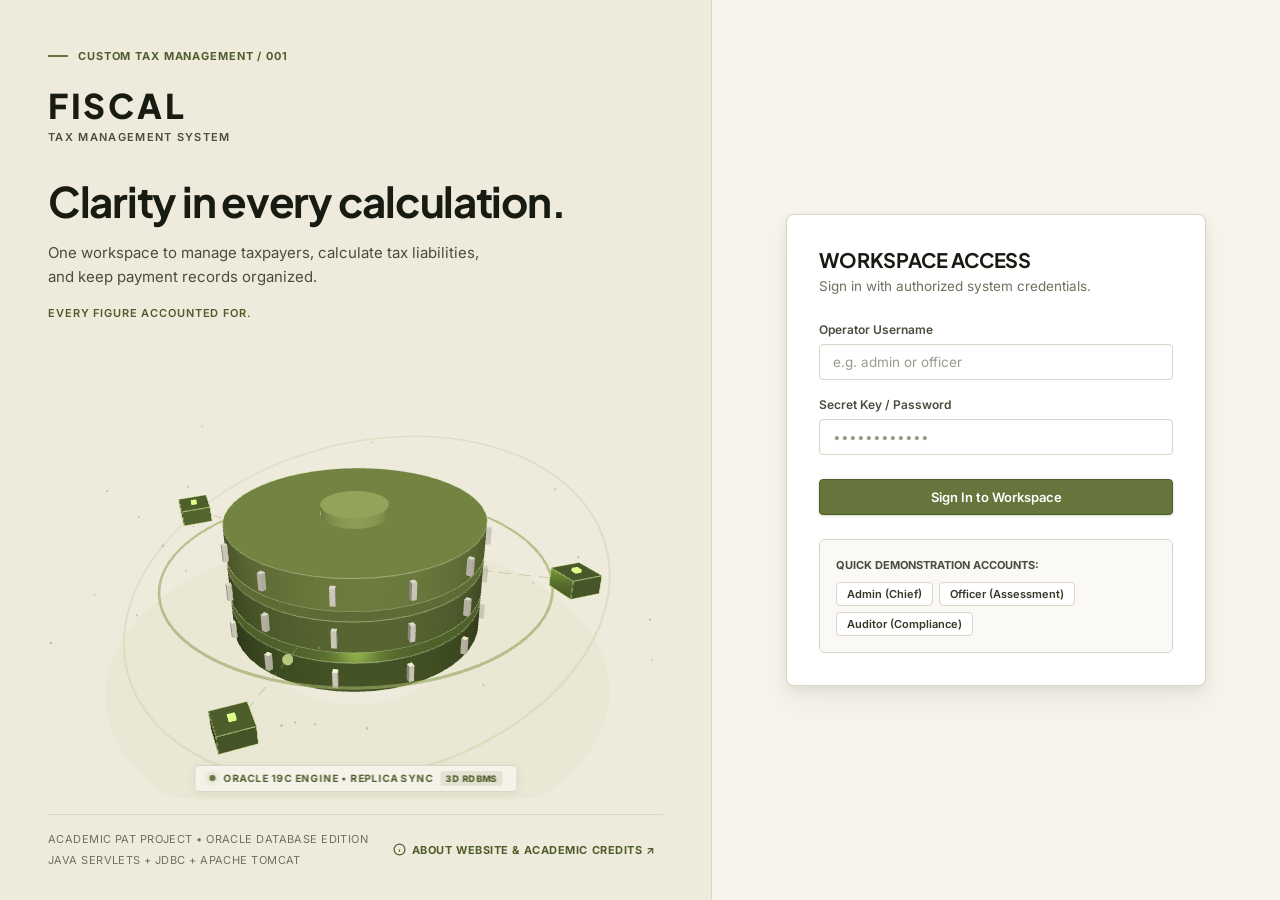
==== commit a058933a: "feat(ui): update About page with App Architecture and Academic subtabs, remove campus office detail" ====
--- a/src/main/webapp/index.html
+++ b/src/main/webapp/index.html
@@ -152,7 +152,7 @@
         </a>
         <a class="nav-item" data-view="about">
           <svg width="14" height="14" viewBox="0 0 24 24" fill="none" stroke="currentColor" stroke-width="2"><circle cx="12" cy="12" r="10"/><line x1="12" y1="16" x2="12" y2="12"/><line x1="12" y1="8" x2="12.01" y2="8"/></svg>
-          About Us
+          About
         </a>
       </nav>
 
@@ -622,211 +622,534 @@
            ==================================================================== -->
       <section id="view-about" class="view-section" style="display:none;">
         <div class="view-header">
-          <div class="view-preheader">PROJECT SPECIFICATION & ACADEMIC CREDITS / 07</div>
+          <div class="view-preheader">PROJECT DOCUMENTATION & ACADEMIC CREDITS / 07</div>
           <div class="view-title-row">
             <div>
-              <h2 class="view-title">About FISCAL & Academic Provenance</h2>
-              <p class="view-subtitle">An authoritative custom tax management system engineered for clarity, mathematical rigor, and institutional compliance.</p>
+              <h2 class="view-title">About FISCAL</h2>
+              <p class="view-subtitle">Explore the multi-tier engineering architecture, database schema specifications, and academic course provenance.</p>
             </div>
             <div class="view-actions">
-              <span class="about-pill institution">VIT CHENNAI • DBMS PAT PROJECT</span>
-            </div>
-          </div>
-        </div>
-
-        <!-- 1. ALL ABOUT THE WEBSITE & SYSTEM -->
-        <div class="about-hero-card">
-          <div class="about-badge-row">
-            <span class="about-pill">ORACLE 23ai / 19c ENTERPRISE</span>
-            <span class="about-pill">JAVA 17 SERVLETS + JDBC</span>
-            <span class="about-pill">MATCHA & MILK HONEY DESIGN SYSTEM</span>
-            <span class="about-pill">FIPS-COMPLIANT PBKDF2</span>
-          </div>
-
-          <h3 style="font-family:var(--font-display); font-size:24px; font-weight:800; color:var(--ink); margin-bottom:12px; letter-spacing:-0.02em;">
-            Clarity in every calculation.
-          </h3>
-          <p style="font-size:14.5px; color:var(--ink-secondary); line-height:1.65; max-width:880px; margin-bottom:24px;">
-            <strong>FISCAL</strong> is a specialized enterprise tax management workspace engineered to bring order, transparency, and computational integrity to corporate and personal tax operations. In conventional administrative environments, tax records often suffer from fragmented spreadsheets, opaque calculation rules, unvalidated inputs, and sterile accounting software. FISCAL eliminates these pain points by uniting an authoritative Oracle Database relational ledger with server-side statutory calculation engines, atomic transactions, and a bespoke tactile user interface.
-          </p>
-
-          <!-- Core System Pillars Grid -->
-          <div class="about-features-grid">
-            <div class="about-feature-box">
-              <div class="about-feature-icon">
-                <svg width="20" height="20" viewBox="0 0 24 24" fill="none" stroke="currentColor" stroke-width="2"><path d="M16 21v-2a4 4 0 0 0-4-4H6a4 4 0 0 0-4 4v2"/><circle cx="9" cy="7" r="4"/><path d="M22 21v-2a4 4 0 0 0-3-3.87"/></svg>
-              </div>
-              <h4 class="about-feature-title">Authoritative Taxpayer Registry</h4>
-              <p class="about-feature-desc">
-                Centralized demographics and income profiling with regex validation on statutory Permanent Account Numbers (PAN), age boundary enforcement (18–120), and privacy-first PAN masking in public displays.
+              <span class="about-pill institution">VIT CHENNAI • BACSE202 DBMS PAT</span>
+            </div>
+          </div>
+        </div>
+
+        <!-- Sub-Navigation Switcher -->
+        <div class="about-tab-nav">
+          <button type="button" class="about-subtab-btn active" id="btn-subtab-app" onclick="FiscalApp.switchAboutTab('app')">
+            <svg width="15" height="15" viewBox="0 0 24 24" fill="none" stroke="currentColor" stroke-width="2"><rect x="2" y="3" width="20" height="14" rx="2" ry="2"/><line x1="8" y1="21" x2="16" y2="21"/><line x1="12" y1="17" x2="12" y2="21"/></svg>
+            About App & Architecture
+          </button>
+          <button type="button" class="about-subtab-btn" id="btn-subtab-us" onclick="FiscalApp.switchAboutTab('us')">
+            <svg width="15" height="15" viewBox="0 0 24 24" fill="none" stroke="currentColor" stroke-width="2"><path d="M17 21v-2a4 4 0 0 0-4-4H5a4 4 0 0 0-4 4v2"/><circle cx="9" cy="7" r="4"/><path d="M23 21v-2a4 4 0 0 0-3-3.87"/><path d="M16 3.13a4 4 0 0 1 0 7.75"/></svg>
+            About Us & Academic Credits
+          </button>
+        </div>
+
+        <!-- ====================================================================
+             SUB-TAB 1: ABOUT APP & ARCHITECTURE (DETAILED TECHNICAL BLUEPRINT)
+             ==================================================================== -->
+        <div id="subtab-content-app">
+          
+          <!-- System Overview Card -->
+          <div class="about-hero-card" style="margin-bottom:var(--space-6);">
+            <div class="about-badge-row">
+              <span class="about-pill">CLOUD RDBMS: SUPABASE POSTGRESQL</span>
+              <span class="about-pill">BACKEND: JAVA 17 SERVLETS + JDBC</span>
+              <span class="about-pill">CONTAINER: DOCKER MULTI-STAGE</span>
+              <span class="about-pill">SECURITY: FIPS PBKDF2 CRYPTO</span>
+            </div>
+
+            <h3 style="font-family:var(--font-display); font-size:22px; font-weight:800; color:var(--ink); margin-bottom:10px; letter-spacing:-0.02em;">
+              System Overview & Core Objectives
+            </h3>
+            <p style="font-size:14px; color:var(--ink-secondary); line-height:1.65; max-width:920px; margin-bottom:20px;">
+              <strong>FISCAL</strong> is an enterprise custom tax management workspace engineered for administrative precision, regulatory compliance, and mathematical transparency. In contrast to manual spreadsheets or opaque accounting software, FISCAL couples a normalized relational database schema with authoritative server-side computation engines, atomic database transaction controls, and a bespoke tactile user interface.
+            </p>
+
+            <!-- Quick Metrics Grid -->
+            <div style="display:grid; grid-template-columns:repeat(auto-fit, minmax(200px, 1fr)); gap:12px; margin-top:16px;">
+              <div style="background:var(--surface-light); border:1px solid var(--border); border-radius:var(--radius-small); padding:12px 16px;">
+                <div style="font-size:11px; font-weight:700; color:var(--muted); text-transform:uppercase; letter-spacing:0.05em;">Relational Design</div>
+                <div style="font-family:var(--font-display); font-size:18px; font-weight:800; color:var(--ink); margin-top:2px;">5 Normalized Tables</div>
+                <div style="font-size:11.5px; color:var(--muted-strong); margin-top:2px;">3NF Architecture with Foreign Key Cascades</div>
+              </div>
+              <div style="background:var(--surface-light); border:1px solid var(--border); border-radius:var(--radius-small); padding:12px 16px;">
+                <div style="font-size:11px; font-weight:700; color:var(--muted); text-transform:uppercase; letter-spacing:0.05em;">Transaction Guarantee</div>
+                <div style="font-family:var(--font-display); font-size:18px; font-weight:800; color:var(--ink); margin-top:2px;">100% ACID Compliance</div>
+                <div style="font-size:11.5px; color:var(--muted-strong); margin-top:2px;">Atomic commit, rollback, and state transitions</div>
+              </div>
+              <div style="background:var(--surface-light); border:1px solid var(--border); border-radius:var(--radius-small); padding:12px 16px;">
+                <div style="font-size:11px; font-weight:700; color:var(--muted); text-transform:uppercase; letter-spacing:0.05em;">Arithmetic Precision</div>
+                <div style="font-family:var(--font-display); font-size:18px; font-weight:800; color:var(--ink); margin-top:2px;">BigDecimal HALF_UP</div>
+                <div style="font-size:11.5px; color:var(--muted-strong); margin-top:2px;">Zero floating-point rounding divergence</div>
+              </div>
+              <div style="background:var(--surface-light); border:1px solid var(--border); border-radius:var(--radius-small); padding:12px 16px;">
+                <div style="font-size:11px; font-weight:700; color:var(--muted); text-transform:uppercase; letter-spacing:0.05em;">Cloud Hosting</div>
+                <div style="font-family:var(--font-display); font-size:18px; font-weight:800; color:var(--ink); margin-top:2px;">Render + Supabase</div>
+                <div style="font-size:11.5px; color:var(--muted-strong); margin-top:2px;">Docker container + Managed PostgreSQL pooler</div>
+              </div>
+            </div>
+          </div>
+
+          <!-- Section 1: Multi-Tier Software Architecture -->
+          <div style="margin-bottom:var(--space-8);">
+            <div class="view-preheader">SECTION 1 • FULL-STACK ARCHITECTURAL TOPOLOGY</div>
+            <h3 style="font-family:var(--font-display); font-size:20px; font-weight:800; color:var(--ink); margin:4px 0 14px;">
+              Four-Tier Enterprise System Architecture
+            </h3>
+            <p style="font-size:13.5px; color:var(--muted-strong); line-height:1.6; max-width:880px; margin-bottom:16px;">
+              FISCAL adheres to a clean separation of concerns across presentation, routing, business services, and database persistence layers:
+            </p>
+
+            <div class="arch-tier-grid">
+              
+              <!-- Tier 1 -->
+              <div class="arch-tier-card">
+                <span class="arch-tier-num">TIER 1 • PRESENTATION</span>
+                <h4 class="arch-tier-title">Client UI & Visualization</h4>
+                <p class="arch-tier-desc">
+                  Responsive single-page architecture built with semantic HTML5, zero heavyweight JS frameworks, bespoke Matcha & Milk Honey design tokens, and a Three.js WebGL canvas displaying real-time 3D database cluster visualizations.
+                </p>
+                <div class="arch-tech-tags">
+                  <span class="arch-tech-tag">HTML5</span>
+                  <span class="arch-tech-tag">Vanilla CSS3</span>
+                  <span class="arch-tech-tag">ES6 JavaScript</span>
+                  <span class="arch-tech-tag">Three.js 3D</span>
+                </div>
+              </div>
+
+              <!-- Tier 2 -->
+              <div class="arch-tier-card">
+                <span class="arch-tier-num">TIER 2 • CONTROLLERS</span>
+                <h4 class="arch-tier-title">HTTP & Servlet Dispatcher</h4>
+                <p class="arch-tier-desc">
+                  Lightweight embedded server (<code>FiscalDevServer</code>) / Jakarta Servlet endpoints handling incoming HTTP methods (GET, POST, PUT, DELETE), JSON payload deserialization (Gson), session token extraction, and response formatting.
+                </p>
+                <div class="arch-tech-tags">
+                  <span class="arch-tech-tag">Java 17</span>
+                  <span class="arch-tech-tag">Jakarta Servlets</span>
+                  <span class="arch-tech-tag">Google Gson</span>
+                  <span class="arch-tech-tag">REST APIs</span>
+                </div>
+              </div>
+
+              <!-- Tier 3 -->
+              <div class="arch-tier-card">
+                <span class="arch-tier-num">TIER 3 • BUSINESS LOGIC</span>
+                <h4 class="arch-tier-title">Statutory Calculation & Rules</h4>
+                <p class="arch-tier-desc">
+                  Domain layer enforcing business validation (PAN regex, age bounds), the statutory calculation engine (<code>Applicable Amount × Rate / 100</code>), PBKDF2 password hashing, and payment state machine transitions (PAID, PENDING, REVERSED).
+                </p>
+                <div class="arch-tech-tags">
+                  <span class="arch-tech-tag">TaxCalculationEngine</span>
+                  <span class="arch-tech-tag">AuthService</span>
+                  <span class="arch-tech-tag">PBKDF2 Hashing</span>
+                  <span class="arch-tech-tag">State Machine</span>
+                </div>
+              </div>
+
+              <!-- Tier 4 -->
+              <div class="arch-tier-card">
+                <span class="arch-tier-num">TIER 4 • PERSISTENCE</span>
+                <h4 class="arch-tier-title">Database & Connection Pool</h4>
+                <p class="arch-tier-desc">
+                  Authoritative relational storage hosted on Supabase Cloud PostgreSQL (backed by Oracle 23ai DDL/DML compatibility), accessed via JDBC <code>PreparedStatement</code> parameterized queries with connection pooling and atomic commit/rollback.
+                </p>
+                <div class="arch-tech-tags">
+                  <span class="arch-tech-tag">Supabase Cloud</span>
+                  <span class="arch-tech-tag">PostgreSQL 15+</span>
+                  <span class="arch-tech-tag">JDBC Driver</span>
+                  <span class="arch-tech-tag">Connection Pooler</span>
+                </div>
+              </div>
+
+            </div>
+          </div>
+
+          <!-- Section 2: Relational Database Schema & ERD -->
+          <div style="margin-bottom:var(--space-8);">
+            <div class="view-preheader">SECTION 2 • RELATIONAL SCHEMA & DATA DICTIONARY</div>
+            <h3 style="font-family:var(--font-display); font-size:20px; font-weight:800; color:var(--ink); margin:4px 0 14px;">
+              Entity-Relationship Architecture & Table Specifications
+            </h3>
+            <p style="font-size:13.5px; color:var(--muted-strong); line-height:1.6; max-width:880px; margin-bottom:16px;">
+              The database schema is designed in Third Normal Form (3NF), enforcing mathematical constraints, foreign keys with referential integrity, and unique indexes:
+            </p>
+
+            <div class="schema-erd-grid">
+              
+              <!-- Table 1: TAXPAYER -->
+              <div class="schema-table-card">
+                <div class="schema-table-header">
+                  <span class="schema-table-name">1. TAXPAYER</span>
+                  <span class="schema-table-badge">Master Registry</span>
+                </div>
+                <div class="schema-table-body">
+                  <div class="schema-col-row">
+                    <span class="schema-col-name">🔑 TAXPAYER_ID</span>
+                    <span class="schema-col-type">BIGINT PRIMARY KEY</span>
+                  </div>
+                  <div class="schema-col-row">
+                    <span class="schema-col-name">NAME</span>
+                    <span class="schema-col-type">VARCHAR(100) NOT NULL</span>
+                  </div>
+                  <div class="schema-col-row">
+                    <span class="schema-col-name">PAN_NO</span>
+                    <span class="schema-col-type">VARCHAR(10) UNIQUE CHECK</span>
+                  </div>
+                  <div class="schema-col-row">
+                    <span class="schema-col-name">AGE</span>
+                    <span class="schema-col-type">INT CHECK (18 <= AGE <= 120)</span>
+                  </div>
+                  <div class="schema-col-row">
+                    <span class="schema-col-name">CITY</span>
+                    <span class="schema-col-type">VARCHAR(100) NOT NULL</span>
+                  </div>
+                  <div class="schema-col-row">
+                    <span class="schema-col-name">INCOME</span>
+                    <span class="schema-col-type">NUMERIC(14,2) CHECK (>= 0)</span>
+                  </div>
+                  <div class="schema-col-row">
+                    <span class="schema-col-name">CREATED_AT</span>
+                    <span class="schema-col-type">TIMESTAMPTZ DEFAULT NOW()</span>
+                  </div>
+                </div>
+              </div>
+
+              <!-- Table 2: TAX_TYPE -->
+              <div class="schema-table-card">
+                <div class="schema-table-header">
+                  <span class="schema-table-name">2. TAX_TYPE</span>
+                  <span class="schema-table-badge">Statutory Categories</span>
+                </div>
+                <div class="schema-table-body">
+                  <div class="schema-col-row">
+                    <span class="schema-col-name">🔑 TAX_TYPE_ID</span>
+                    <span class="schema-col-type">BIGINT PRIMARY KEY</span>
+                  </div>
+                  <div class="schema-col-row">
+                    <span class="schema-col-name">TAX_NAME</span>
+                    <span class="schema-col-type">VARCHAR(100) UNIQUE NOT NULL</span>
+                  </div>
+                  <div class="schema-col-row">
+                    <span class="schema-col-name">TAX_RATE</span>
+                    <span class="schema-col-type">NUMERIC(5,2) (0% to 100%)</span>
+                  </div>
+                  <div class="schema-col-row">
+                    <span class="schema-col-name">DESCRIPTION</span>
+                    <span class="schema-col-type">VARCHAR(255)</span>
+                  </div>
+                  <div class="schema-col-row">
+                    <span class="schema-col-name">CREATED_AT</span>
+                    <span class="schema-col-type">TIMESTAMPTZ DEFAULT NOW()</span>
+                  </div>
+                </div>
+              </div>
+
+              <!-- Table 3: TAX_RECORD -->
+              <div class="schema-table-card">
+                <div class="schema-table-header">
+                  <span class="schema-table-name">3. TAX_RECORD</span>
+                  <span class="schema-table-badge">Assessment Ledger</span>
+                </div>
+                <div class="schema-table-body">
+                  <div class="schema-col-row">
+                    <span class="schema-col-name">🔑 TAX_ID</span>
+                    <span class="schema-col-type">BIGINT PRIMARY KEY</span>
+                  </div>
+                  <div class="schema-col-row">
+                    <span class="schema-col-name">🔗 TAXPAYER_ID</span>
+                    <span class="schema-col-type">FK -> TAXPAYER (CASCADE)</span>
+                  </div>
+                  <div class="schema-col-row">
+                    <span class="schema-col-name">🔗 TAX_TYPE_ID</span>
+                    <span class="schema-col-type">FK -> TAX_TYPE (CASCADE)</span>
+                  </div>
+                  <div class="schema-col-row">
+                    <span class="schema-col-name">TAX_AMOUNT</span>
+                    <span class="schema-col-type">NUMERIC(14,2) CHECK (>= 0)</span>
+                  </div>
+                  <div class="schema-col-row">
+                    <span class="schema-col-name">STATUS</span>
+                    <span class="schema-col-type">PAID | PENDING | REVERSED</span>
+                  </div>
+                  <div class="schema-col-row">
+                    <span class="schema-col-name">CREATED_AT</span>
+                    <span class="schema-col-type">TIMESTAMPTZ DEFAULT NOW()</span>
+                  </div>
+                </div>
+              </div>
+
+              <!-- Table 4: TAX_PAYMENT -->
+              <div class="schema-table-card">
+                <div class="schema-table-header">
+                  <span class="schema-table-name">4. TAX_PAYMENT</span>
+                  <span class="schema-table-badge">Financial Settlements</span>
+                </div>
+                <div class="schema-table-body">
+                  <div class="schema-col-row">
+                    <span class="schema-col-name">🔑 PAYMENT_ID</span>
+                    <span class="schema-col-type">BIGINT PRIMARY KEY</span>
+                  </div>
+                  <div class="schema-col-row">
+                    <span class="schema-col-name">🔗 TAX_ID</span>
+                    <span class="schema-col-type">FK -> TAX_RECORD (CASCADE)</span>
+                  </div>
+                  <div class="schema-col-row">
+                    <span class="schema-col-name">AMOUNT_PAID</span>
+                    <span class="schema-col-type">NUMERIC(14,2) NOT NULL</span>
+                  </div>
+                  <div class="schema-col-row">
+                    <span class="schema-col-name">PAYMENT_DATE</span>
+                    <span class="schema-col-type">TIMESTAMPTZ DEFAULT NOW()</span>
+                  </div>
+                  <div class="schema-col-row">
+                    <span class="schema-col-name">PAYMENT_MODE</span>
+                    <span class="schema-col-type">NET_BANKING | UPI | RTGS</span>
+                  </div>
+                  <div class="schema-col-row">
+                    <span class="schema-col-name">PAYMENT_STATUS</span>
+                    <span class="schema-col-type">PAID | PENDING | REVERSED</span>
+                  </div>
+                  <div class="schema-col-row">
+                    <span class="schema-col-name">PAYMENT_REF</span>
+                    <span class="schema-col-type">VARCHAR(50) UNIQUE AUDIT</span>
+                  </div>
+                </div>
+              </div>
+
+              <!-- Table 5: APP_USER -->
+              <div class="schema-table-card">
+                <div class="schema-table-header">
+                  <span class="schema-table-name">5. APP_USER</span>
+                  <span class="schema-table-badge">Authentication & RBAC</span>
+                </div>
+                <div class="schema-table-body">
+                  <div class="schema-col-row">
+                    <span class="schema-col-name">🔑 USER_ID</span>
+                    <span class="schema-col-type">BIGINT PRIMARY KEY</span>
+                  </div>
+                  <div class="schema-col-row">
+                    <span class="schema-col-name">USERNAME</span>
+                    <span class="schema-col-type">VARCHAR(50) UNIQUE NOT NULL</span>
+                  </div>
+                  <div class="schema-col-row">
+                    <span class="schema-col-name">PASSWORD_HASH</span>
+                    <span class="schema-col-type">VARCHAR(255) PBKDF2 HASH</span>
+                  </div>
+                  <div class="schema-col-row">
+                    <span class="schema-col-name">SALT</span>
+                    <span class="schema-col-type">VARCHAR(64) CRYPTO SALT</span>
+                  </div>
+                  <div class="schema-col-row">
+                    <span class="schema-col-name">ROLE</span>
+                    <span class="schema-col-type">ADMIN | OFFICER | AUDITOR</span>
+                  </div>
+                  <div class="schema-col-row">
+                    <span class="schema-col-name">ACTIVE / STATUS</span>
+                    <span class="schema-col-type">ACTIVE | INACTIVE</span>
+                  </div>
+                </div>
+              </div>
+
+            </div>
+          </div>
+
+          <!-- Section 3: Mathematical Engine & Security -->
+          <div style="display:grid; grid-template-columns:repeat(auto-fit, minmax(320px, 1fr)); gap:var(--space-5); margin-bottom:var(--space-8);">
+            
+            <!-- Mathematical Engine -->
+            <div style="background:var(--surface-white); border:1px solid var(--border); border-radius:var(--radius-medium); padding:var(--space-6);">
+              <div class="view-preheader">SECTION 3.1 • COMPUTATIONAL SPECIFICATION</div>
+              <h4 style="font-family:var(--font-display); font-size:17px; font-weight:800; color:var(--ink); margin:4px 0 10px;">
+                Statutory Calculation Engine
+              </h4>
+              <p style="font-size:13px; color:var(--muted-strong); line-height:1.55; margin-bottom:12px;">
+                Calculations are executed server-side via the statutory equation:
               </p>
-            </div>
-
-            <div class="about-feature-box">
-              <div class="about-feature-icon">
-                <svg width="20" height="20" viewBox="0 0 24 24" fill="none" stroke="currentColor" stroke-width="2"><path d="M4 6h16M4 12h16M4 18h16"/></svg>
-              </div>
-              <h4 class="about-feature-title">Statutory Tax Category Engine</h4>
-              <p class="about-feature-desc">
-                Configurable governance of statutory assessment categories (Income Tax, GST, Capital Gains, Corporate Tax, Professional Tax, Luxury Surcharges) with percentage rate bounds and referential integrity protection against accidental deletion.
+              <div style="background:#F6F4EB; border:1px solid var(--border); padding:10px 14px; border-radius:var(--radius-small); font-family:var(--font-body); font-size:13px; font-weight:700; color:var(--matcha-deep); margin-bottom:12px;">
+                Tax Amount = Applicable Amount × Tax Rate ÷ 100
+              </div>
+              <ul style="font-size:12.5px; color:var(--ink-secondary); line-height:1.6; padding-left:18px;">
+                <li><strong>Rounding Mode:</strong> <code>RoundingMode.HALF_UP</code> applied at exactly 2 decimal decimal places.</li>
+                <li><strong>Type Safety:</strong> Strict Java <code>BigDecimal</code> arithmetic prevents floating-point precision loss.</li>
+                <li><strong>One-Click Ledger Transition:</strong> Workbench results can be committed directly to official ledger records.</li>
+              </ul>
+            </div>
+
+            <!-- Security & FIPS Compliance -->
+            <div style="background:var(--surface-white); border:1px solid var(--border); border-radius:var(--radius-medium); padding:var(--space-6);">
+              <div class="view-preheader">SECTION 3.2 • CRYPTOGRAPHY & ACCESS CONTROL</div>
+              <h4 style="font-family:var(--font-display); font-size:17px; font-weight:800; color:var(--ink); margin:4px 0 10px;">
+                FIPS Cryptographic Security
+              </h4>
+              <p style="font-size:13px; color:var(--muted-strong); line-height:1.55; margin-bottom:12px;">
+                Password verification and session safety follow institutional security standards:
               </p>
-            </div>
-
-            <div class="about-feature-box">
-              <div class="about-feature-icon">
-                <svg width="20" height="20" viewBox="0 0 24 24" fill="none" stroke="currentColor" stroke-width="2"><rect x="4" y="2" width="16" height="20" rx="2"/><line x1="8" y1="6" x2="16" y2="6"/><line x1="16" y1="14" x2="16" y2="18"/></svg>
-              </div>
-              <h4 class="about-feature-title">Mathematical Calculation Workbench</h4>
-              <p class="about-feature-desc">
-                Server-side statutory computation executing the authoritative formula: <code>Tax Amount = Applicable Amount × Tax Rate / 100</code> with strict <code>RoundingMode.HALF_UP</code> precision, converted into formal ledger entries with one click.
-              </p>
-            </div>
-
-            <div class="about-feature-box">
-              <div class="about-feature-icon">
-                <svg width="20" height="20" viewBox="0 0 24 24" fill="none" stroke="currentColor" stroke-width="2"><line x1="12" y1="1" x2="12" y2="23"/><path d="M17 5H9.5a3.5 3.5 0 0 0 0 7h5a3.5 3.5 0 0 1 0 7H6"/></svg>
-              </div>
-              <h4 class="about-feature-title">Multi-State Ledger & Audit Trails</h4>
-              <p class="about-feature-desc">
-                State machine tracking transitions across <code>PAID</code>, <code>PENDING</code>, and <code>REVERSED</code> ledger statuses, paired with unique transaction reference identifiers (<code>FSC-2026-XXXX</code>) and atomic database commits.
-              </p>
-            </div>
-
-            <div class="about-feature-box">
-              <div class="about-feature-icon">
-                <svg width="20" height="20" viewBox="0 0 24 24" fill="none" stroke="currentColor" stroke-width="2"><path d="M12 22s8-4 8-10V5l-8-3-8 3v7c0 6 8 10 8 10z"/></svg>
-              </div>
-              <h4 class="about-feature-title">Cryptographic Session Security</h4>
-              <p class="about-feature-desc">
-                FIPS-grade password security using PBKDF2WithHmacSHA256 (10,000 iterations, 32-byte hashes, 16-byte random salts), session fixation rotation, HttpOnly cookie flags, and role-based access control (Admin, Officer, Auditor).
-              </p>
-            </div>
-
-            <div class="about-feature-box">
-              <div class="about-feature-icon">
-                <svg width="20" height="20" viewBox="0 0 24 24" fill="none" stroke="currentColor" stroke-width="2"><circle cx="12" cy="12" r="10"/><path d="M12 6v6l4 2"/></svg>
-              </div>
-              <h4 class="about-feature-title">Dual-Mode Persistence Architecture</h4>
-              <p class="about-feature-desc">
-                Seamless operation with live Oracle 19c/23ai instances via thin JDBC connection pools, backed by an autonomous offline resilient repository with 100% feature and seed-data parity when standalone.
-              </p>
-            </div>
-          </div>
-        </div>
-
-        <!-- 2. ACADEMIC CREDITS & DEVELOPER SPOTLIGHT (BELOW WEBSITE INFO) -->
-        <div class="about-credits-section">
-          <div class="about-credits-header">
-            <div>
-              <div class="view-preheader">ACADEMIC PROVENANCE & INSTITUTION</div>
-              <h3 style="font-family:var(--font-display); font-size:22px; font-weight:800; color:var(--ink); margin-top:2px;">
-                Vellore Institute of Technology (VIT), Chennai
-              </h3>
-              <p style="font-size:13px; color:var(--muted-strong); margin-top:2px;">
-                Department of Computer Science & Engineering • School of Computer Science & Engineering (SCOPE)
-              </p>
-            </div>
-            <div style="display:flex; gap:8px; align-items:center; flex-wrap:wrap;">
-              <span class="about-pill institution">BACSE202 — Database Systems</span>
-              <span class="about-pill faculty">PAT Course Project</span>
-            </div>
-          </div>
-
-          <!-- Profiles Grid: Faculty Guide & Student Developer -->
-          <div class="about-profiles-grid">
-            
-            <!-- Faculty Guide Profile Card -->
-            <div class="profile-card">
-              <div class="profile-avatar faculty">AS</div>
-              <div class="profile-info">
-                <span class="profile-role-badge">Faculty Guide & Project Mentor</span>
-                <h4 class="profile-name">Prof. A SWAMINATHAN</h4>
-                <div class="profile-designation">Assistant Professor Senior Grade 2</div>
-                <div class="profile-department">
-                  School of Computer Science & Engineering (SCOPE)<br>
-                  Vellore Institute of Technology (VIT), Chennai Campus
-                </div>
-                <div class="profile-meta-list">
-                  <div class="profile-meta-item">
-                    <strong>Course:</strong> <span>BACSE202 — Database Systems (DBMS)</span>
-                  </div>
-                  <div class="profile-meta-item">
-                    <strong>Campus Office:</strong> <span>DELTA--3F (Delta Block, 3rd Floor), VIT Chennai</span>
-                  </div>
-                  <div class="profile-meta-item">
-                    <strong>Mentorship:</strong> <span>Guided relational schema normalization, constraint hierarchies, trigger design, Oracle sequences, and transaction isolation integrity.</span>
-                  </div>
-                </div>
-              </div>
-            </div>
-
-            <!-- Student Developer Profile Card -->
-            <div class="profile-card">
-              <div class="profile-avatar">AR</div>
-              <div class="profile-info">
-                <span class="profile-role-badge">Lead Developer & System Architect</span>
-                <h4 class="profile-name">Arpit Raj</h4>
-                <div class="profile-designation">Student, Computer Science & Engineering</div>
-                <div class="profile-department">
-                  School of Computer Science & Engineering (SCOPE)<br>
-                  Vellore Institute of Technology (VIT), Chennai Campus
-                </div>
-                <div class="profile-meta-list">
-                  <div class="profile-meta-item">
-                    <strong>Institution:</strong> <span>VIT Chennai, Tamil Nadu, India</span>
-                  </div>
-                  <div class="profile-meta-item">
-                    <strong>Academic Course:</strong> <span>Database Systems (BACSE202)</span>
-                  </div>
-                  <div class="profile-meta-item">
-                    <strong>Contributions:</strong> <span>Full-stack architecture, Oracle DDL/DML, Java Servlets & JDBC layer, mathematical tax engine, and bespoke editorial Matcha design system.</span>
-                  </div>
-                </div>
-              </div>
-            </div>
-
-          </div>
-
-          <!-- Project Academic Metadata Table -->
-          <div style="margin-top:var(--space-6);">
-            <h4 style="font-family:var(--font-technical); font-size:12px; font-weight:700; color:var(--muted-strong); margin-bottom:8px; text-transform:uppercase; letter-spacing:0.05em;">
-              Academic Project Specifications
+              <div style="background:#F6F4EB; border:1px solid var(--border); padding:10px 14px; border-radius:var(--radius-small); font-family:var(--font-body); font-size:13px; font-weight:700; color:var(--matcha-deep); margin-bottom:12px;">
+                PBKDF2WithHmacSHA256 • 10,000 Iterations • 16-Byte Salts
+              </div>
+              <ul style="font-size:12.5px; color:var(--ink-secondary); line-height:1.6; padding-left:18px;">
+                <li><strong>Constant-Time Comparison:</strong> <code>MessageDigest.isEqual</code> prevents timing analysis attacks.</li>
+                <li><strong>Session Fixation Protection:</strong> Active sessions are rotated upon every successful authentication.</li>
+                <li><strong>Role-Based Authorization (RBAC):</strong> Granular permissions partitioned between Admin, Assessment Officer, and Auditor.</li>
+              </ul>
+            </div>
+
+          </div>
+
+          <!-- Section 4: Cloud Infrastructure & DevOps Pipeline -->
+          <div style="background:var(--surface-white); border:1px solid var(--border); border-radius:var(--radius-medium); padding:var(--space-6); margin-bottom:var(--space-6);">
+            <div class="view-preheader">SECTION 4 • DEVOPS PIPELINE & DEPLOYMENT TOPOLOGY</div>
+            <h4 style="font-family:var(--font-display); font-size:17px; font-weight:800; color:var(--ink); margin:4px 0 10px;">
+              Production Cloud Infrastructure
             </h4>
-            <table class="academic-specs-table">
-              <tbody>
-                <tr>
-                  <td class="spec-key">Project Title</td>
-                  <td class="spec-val"><strong>FISCAL — Custom Tax Management System</strong> (PAT Academic Project)</td>
-                </tr>
-                <tr>
-                  <td class="spec-key">Institution</td>
-                  <td class="spec-val"><strong>Vellore Institute of Technology (VIT), Chennai</strong> (Vandalur-Kelambakkam Road, Chennai 600127)</td>
-                </tr>
-                <tr>
-                  <td class="spec-key">Course Code & Name</td>
-                  <td class="spec-val"><strong>BACSE202 — Database Systems</strong> (DBMS)</td>
-                </tr>
-                <tr>
-                  <td class="spec-key">Faculty In-Charge / Guide</td>
-                  <td class="spec-val"><strong>Prof. A SWAMINATHAN</strong> (Assistant Professor Senior Grade 2, VIT Chennai)</td>
-                </tr>
-                <tr>
-                  <td class="spec-key">Project Author & Developer</td>
-                  <td class="spec-val"><strong>Arpit Raj</strong> (School of Computer Science & Engineering, VIT Chennai)</td>
-                </tr>
-                <tr>
-                  <td class="spec-key">Technology Stack</td>
-                  <td class="spec-val">Oracle AI Database 23ai / 19c, Java 17, Jakarta Servlets, JDBC PreparedStatement, Apache Tomcat 10+, HTML5, Vanilla CSS3 Tokens, Vanilla JavaScript ES6+, Three.js 3D Visualizer</td>
-                </tr>
-                <tr>
-                  <td class="spec-key">Database Schema Elements</td>
-                  <td class="spec-val">Tables (<code>TAXPAYER</code>, <code>TAX_TYPE</code>, <code>TAX_PAYMENT</code>, <code>APP_USER</code>), Sequences, Auto-increment Triggers, Check Constraints, Foreign Keys with Cascade, Unique Constraints (PAN)</td>
-                </tr>
-              </tbody>
-            </table>
-          </div>
-
-        </div>
+            <div style="display:grid; grid-template-columns:repeat(auto-fit, minmax(240px, 1fr)); gap:14px; margin-top:12px;">
+              <div style="background:var(--surface-light); border:1px solid var(--border); padding:12px 14px; border-radius:var(--radius-small);">
+                <div style="font-weight:700; font-size:13px; color:var(--ink); margin-bottom:4px;">🐳 Multi-Stage Docker Build</div>
+                <div style="font-size:12px; color:var(--muted-strong); line-height:1.5;">
+                  Build stage uses <code>maven:3.9-eclipse-temurin-17</code> to package bytecode and dependencies; runtime runs on lightweight <code>eclipse-temurin:17-jre-alpine</code>.
+                </div>
+              </div>
+              <div style="background:var(--surface-light); border:1px solid var(--border); padding:12px 14px; border-radius:var(--radius-small);">
+                <div style="font-weight:700; font-size:13px; color:var(--ink); margin-bottom:4px;">☁️ Cloud PaaS Hosting (Render)</div>
+                <div style="font-size:12px; color:var(--muted-strong); line-height:1.5;">
+                  Live container deployed on Render cloud platform with continuous deployment tracking GitHub <code>main</code> branch, dynamic <code>PORT</code> binding, and auto-recovery.
+                </div>
+              </div>
+              <div style="background:var(--surface-light); border:1px solid var(--border); padding:12px 14px; border-radius:var(--radius-small);">
+                <div style="font-weight:700; font-size:13px; color:var(--ink); margin-bottom:4px;">🐘 Cloud PostgreSQL (Supabase)</div>
+                <div style="font-size:12px; color:var(--muted-strong); line-height:1.5;">
+                  Enterprise PostgreSQL hosted on Supabase Cloud, routed via an IPv4 session pooler with SSL encryption (<code>sslmode=require</code>) and high-throughput connection pooling.
+                </div>
+              </div>
+            </div>
+          </div>
+
+        </div>
+
+        <!-- ====================================================================
+             SUB-TAB 2: ABOUT US & ACADEMIC CREDITS (INSTITUTION & MENTORSHIP)
+             ==================================================================== -->
+        <div id="subtab-content-us" style="display:none;">
+          
+          <div class="about-credits-section">
+            <div class="about-credits-header">
+              <div>
+                <div class="view-preheader">ACADEMIC PROVENANCE & INSTITUTION</div>
+                <h3 style="font-family:var(--font-display); font-size:22px; font-weight:800; color:var(--ink); margin-top:2px;">
+                  Vellore Institute of Technology (VIT), Chennai
+                </h3>
+                <p style="font-size:13px; color:var(--muted-strong); margin-top:2px;">
+                  Department of Computer Science & Engineering • School of Computer Science & Engineering (SCOPE)
+                </p>
+              </div>
+              <div style="display:flex; gap:8px; align-items:center; flex-wrap:wrap;">
+                <span class="about-pill institution">BACSE202 — Database Systems</span>
+                <span class="about-pill faculty">PAT Course Project</span>
+              </div>
+            </div>
+
+            <!-- Profiles Grid: Faculty Guide & Student Developer -->
+            <div class="about-profiles-grid">
+              
+              <!-- Faculty Guide Profile Card -->
+              <div class="profile-card">
+                <div class="profile-avatar faculty">AS</div>
+                <div class="profile-info">
+                  <span class="profile-role-badge">Faculty Guide & Project Mentor</span>
+                  <h4 class="profile-name">Prof. A SWAMINATHAN</h4>
+                  <div class="profile-designation">Assistant Professor Senior Grade 2</div>
+                  <div class="profile-department">
+                    School of Computer Science & Engineering (SCOPE)<br>
+                    Vellore Institute of Technology (VIT), Chennai Campus
+                  </div>
+                  <div class="profile-meta-list">
+                    <div class="profile-meta-item">
+                      <strong>Course:</strong> <span>BACSE202 — Database Systems (DBMS)</span>
+                    </div>
+                    <div class="profile-meta-item">
+                      <strong>Mentorship:</strong> <span>Guided relational schema normalization, constraint hierarchies, trigger design, sequence generators, and transaction isolation integrity.</span>
+                    </div>
+                  </div>
+                </div>
+              </div>
+
+              <!-- Student Developer Profile Card -->
+              <div class="profile-card">
+                <div class="profile-avatar">AR</div>
+                <div class="profile-info">
+                  <span class="profile-role-badge">Lead Developer & System Architect</span>
+                  <h4 class="profile-name">Arpit Raj</h4>
+                  <div class="profile-designation">Student, B.Tech Computer Science & Engineering</div>
+                  <div class="profile-department">
+                    School of Computer Science & Engineering (SCOPE)<br>
+                    Vellore Institute of Technology (VIT), Chennai Campus
+                  </div>
+                  <div class="profile-meta-list">
+                    <div class="profile-meta-item">
+                      <strong>Institution:</strong> <span>VIT Chennai, Tamil Nadu, India</span>
+                    </div>
+                    <div class="profile-meta-item">
+                      <strong>Academic Course:</strong> <span>Database Systems (BACSE202)</span>
+                    </div>
+                    <div class="profile-meta-item">
+                      <strong>Contributions:</strong> <span>Full-stack architecture, relational database DDL/DML, Java Servlets & JDBC layer, mathematical tax calculation engine, cloud PostgreSQL deployment on Supabase, Docker orchestration, and bespoke Matcha UI design system.</span>
+                    </div>
+                  </div>
+                </div>
+              </div>
+
+            </div>
+
+            <!-- Project Academic Metadata Table -->
+            <div style="margin-top:var(--space-6);">
+              <h4 style="font-family:var(--font-technical); font-size:12px; font-weight:700; color:var(--muted-strong); margin-bottom:8px; text-transform:uppercase; letter-spacing:0.05em;">
+                Academic Project Specifications
+              </h4>
+              <table class="academic-specs-table">
+                <tbody>
+                  <tr>
+                    <td class="spec-key">Project Title</td>
+                    <td class="spec-val"><strong>FISCAL — Custom Tax Management System</strong> (PAT Academic Course Project)</td>
+                  </tr>
+                  <tr>
+                    <td class="spec-key">Institution</td>
+                    <td class="spec-val"><strong>Vellore Institute of Technology (VIT), Chennai</strong> (Vandalur-Kelambakkam Road, Chennai 600127)</td>
+                  </tr>
+                  <tr>
+                    <td class="spec-key">School & Department</td>
+                    <td class="spec-val"><strong>School of Computer Science & Engineering (SCOPE)</strong></td>
+                  </tr>
+                  <tr>
+                    <td class="spec-key">Course Code & Name</td>
+                    <td class="spec-val"><strong>BACSE202 — Database Systems</strong> (DBMS)</td>
+                  </tr>
+                  <tr>
+                    <td class="spec-key">Faculty In-Charge / Guide</td>
+                    <td class="spec-val"><strong>Prof. A SWAMINATHAN</strong> (Assistant Professor Senior Grade 2, VIT Chennai)</td>
+                  </tr>
+                  <tr>
+                    <td class="spec-key">Project Author & Developer</td>
+                    <td class="spec-val"><strong>Arpit Raj</strong> (Student, School of Computer Science & Engineering, VIT Chennai)</td>
+                  </tr>
+                  <tr>
+                    <td class="spec-key">Production Stack</td>
+                    <td class="spec-val">Cloud PostgreSQL (Supabase) + Oracle 23ai fallback, Java 17, Jakarta Servlets, JDBC PreparedStatement, Docker, Render PaaS, HTML5, Vanilla CSS3 Tokens, Vanilla JavaScript ES6+, Three.js WebGL</td>
+                  </tr>
+                  <tr>
+                    <td class="spec-key">Database Schema Elements</td>
+                    <td class="spec-val">5 Tables (<code>TAXPAYER</code>, <code>TAX_TYPE</code>, <code>TAX_RECORD</code>, <code>TAX_PAYMENT</code>, <code>APP_USER</code>), Identity Sequences, Check Constraints, Foreign Keys with ON DELETE CASCADE, Unique Indexes (PAN, Username, Email, Payment Ref)</td>
+                  </tr>
+                </tbody>
+              </table>
+            </div>
+
+          </div>
+
+        </div>
+
       </section>
 
     </main>
@@ -1229,9 +1552,6 @@
                 <div class="profile-meta-item">
                   <strong>Course:</strong> <span>BACSE202 — Database Systems (DBMS)</span>
                 </div>
-                <div class="profile-meta-item">
-                  <strong>Campus Office:</strong> <span>DELTA--3F (Delta Block, 3rd Floor), VIT Chennai</span>
-                </div>
               </div>
             </div>
           </div>
--- a/src/main/webapp/assets/css/fiscal-views.css
+++ b/src/main/webapp/assets/css/fiscal-views.css
@@ -944,3 +944,188 @@
   }
 }
 
+/* ============================================================================
+   7. ABOUT SUBTABS & ARCHITECTURE BLUEPRINT STYLES
+   ============================================================================ */
+.about-tab-nav {
+  display: flex;
+  gap: var(--space-3);
+  margin-bottom: var(--space-6);
+  border-bottom: 2px solid var(--border);
+  padding-bottom: 2px;
+}
+
+.about-subtab-btn {
+  display: inline-flex;
+  align-items: center;
+  gap: 8px;
+  padding: 11px 22px;
+  font-family: var(--font-display);
+  font-size: 14px;
+  font-weight: 700;
+  color: var(--muted-strong);
+  background: transparent;
+  border: none;
+  border-bottom: 3px solid transparent;
+  margin-bottom: -2px;
+  cursor: pointer;
+  transition: all 0.2s ease;
+  border-radius: var(--radius-small) var(--radius-small) 0 0;
+}
+
+.about-subtab-btn:hover {
+  color: var(--ink);
+  background: var(--surface-hover);
+}
+
+.about-subtab-btn.active {
+  color: var(--matcha-deep);
+  border-bottom-color: var(--matcha);
+  background: var(--matcha-soft);
+}
+
+.arch-tier-grid {
+  display: grid;
+  grid-template-columns: repeat(auto-fit, minmax(260px, 1fr));
+  gap: var(--space-4);
+  margin: var(--space-5) 0 var(--space-8);
+}
+
+.arch-tier-card {
+  background: var(--surface-white);
+  border: 1px solid var(--border);
+  border-radius: var(--radius-medium);
+  padding: var(--space-5);
+  display: flex;
+  flex-direction: column;
+  position: relative;
+  transition: transform 0.2s ease, box-shadow 0.2s ease, border-color 0.2s ease;
+}
+
+.arch-tier-card:hover {
+  transform: translateY(-3px);
+  box-shadow: var(--shadow-raised);
+  border-color: var(--matcha);
+}
+
+.arch-tier-num {
+  font-family: var(--font-body);
+  font-size: 10px;
+  font-weight: 800;
+  letter-spacing: 0.08em;
+  color: var(--matcha-dark);
+  background: var(--matcha-soft);
+  padding: 2px 8px;
+  border-radius: var(--radius-pill);
+  width: fit-content;
+  margin-bottom: 8px;
+  border: 1px solid var(--matcha-light);
+}
+
+.arch-tier-title {
+  font-family: var(--font-display);
+  font-size: 16px;
+  font-weight: 800;
+  color: var(--ink);
+  margin-bottom: 8px;
+}
+
+.arch-tier-desc {
+  font-size: 12.5px;
+  color: var(--muted-strong);
+  line-height: 1.5;
+  margin-bottom: 12px;
+  flex: 1;
+}
+
+.arch-tech-tags {
+  display: flex;
+  flex-wrap: wrap;
+  gap: 5px;
+}
+
+.arch-tech-tag {
+  font-size: 11px;
+  font-weight: 600;
+  padding: 2px 7px;
+  background: #F4F2E6;
+  color: var(--ink-secondary);
+  border-radius: 4px;
+  border: 1px solid var(--border);
+}
+
+.schema-erd-grid {
+  display: grid;
+  grid-template-columns: repeat(auto-fit, minmax(300px, 1fr));
+  gap: var(--space-4);
+  margin: var(--space-4) 0 var(--space-6);
+}
+
+.schema-table-card {
+  background: var(--surface-white);
+  border: 1px solid var(--border);
+  border-radius: var(--radius-medium);
+  overflow: hidden;
+  box-shadow: var(--shadow-xs);
+  transition: transform 0.15s ease;
+}
+
+.schema-table-card:hover {
+  border-color: var(--matcha);
+}
+
+.schema-table-header {
+  background: #F8F6EC;
+  border-bottom: 1px solid var(--border);
+  padding: 10px 14px;
+  display: flex;
+  justify-content: space-between;
+  align-items: center;
+}
+
+.schema-table-name {
+  font-family: var(--font-body);
+  font-weight: 800;
+  font-size: 13px;
+  color: var(--ink);
+  letter-spacing: 0.04em;
+}
+
+.schema-table-badge {
+  font-size: 10px;
+  font-weight: 700;
+  padding: 2px 6px;
+  background: var(--matcha-soft);
+  color: var(--matcha-deep);
+  border-radius: 4px;
+  border: 1px solid var(--matcha-light);
+}
+
+.schema-table-body {
+  padding: 10px 14px;
+  font-size: 12px;
+}
+
+.schema-col-row {
+  display: flex;
+  justify-content: space-between;
+  padding: 5px 0;
+  border-bottom: 1px dashed var(--border);
+}
+
+.schema-col-row:last-child {
+  border-bottom: none;
+}
+
+.schema-col-name {
+  font-family: var(--font-body);
+  font-weight: 600;
+  color: var(--ink);
+}
+
+.schema-col-type {
+  color: var(--muted-strong);
+  font-size: 11px;
+}
+
+
